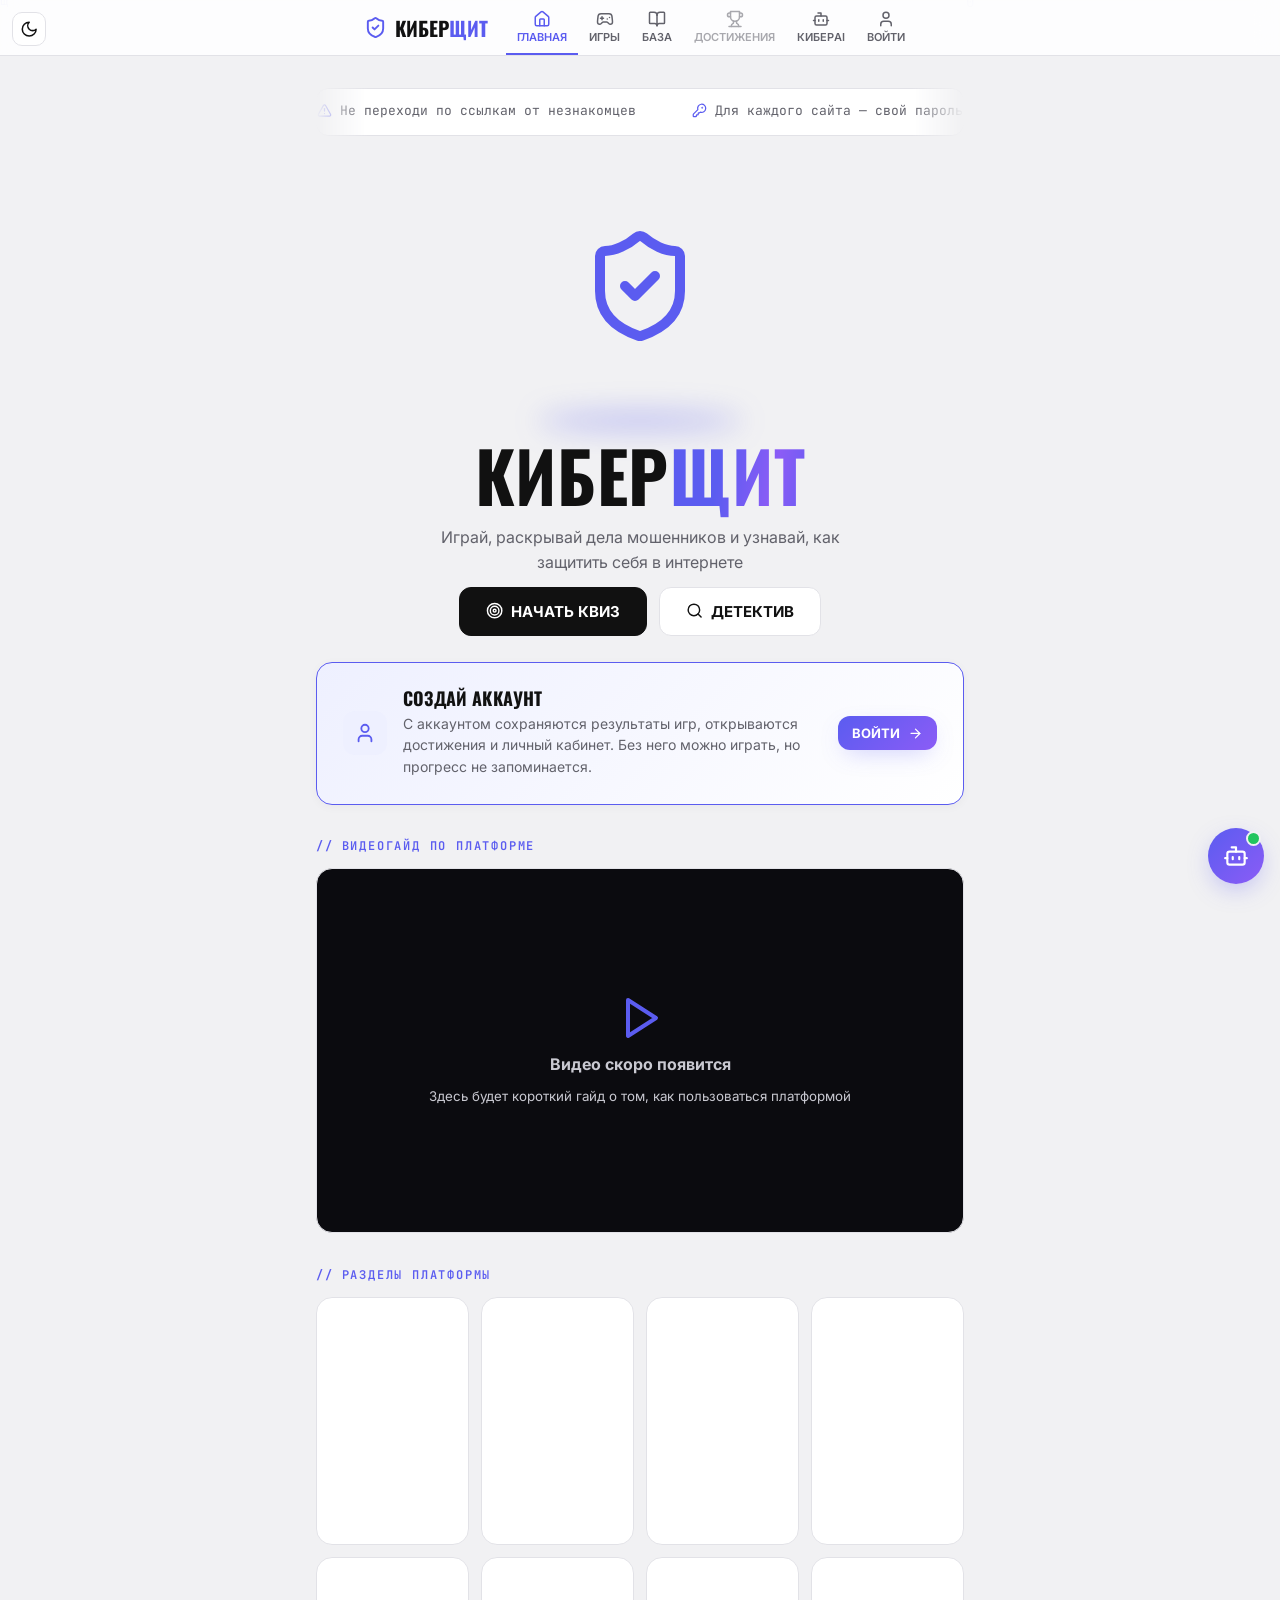
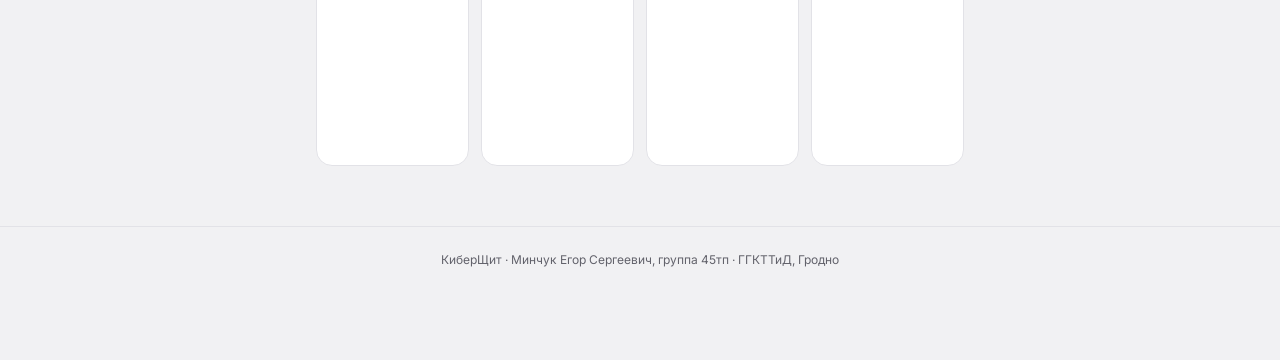
==== index.html @ f0375d96 "тема и 3д" ====
<!doctype html>
<html lang="ru">
<head>
<meta charset="utf-8">
<meta name="viewport" content="width=device-width, initial-scale=1">
<title>КиберЩит</title>
<meta name="description" content="Игры и задания о безопасности в интернете для детей и подростков">
<link rel="icon" href="data:image/svg+xml,%3Csvg xmlns='http://www.w3.org/2000/svg' viewBox='0 0 24 24' fill='none' stroke='%235b5cf0' stroke-width='2.2' stroke-linecap='round' stroke-linejoin='round'%3E%3Cpath d='M20 13c0 5-3.5 7.5-7.66 8.95a1 1 0 0 1-.67-.01C7.5 20.5 4 18 4 13V6a1 1 0 0 1 1-1c2 0 4.5-1.2 6.24-2.72a1.17 1.17 0 0 1 1.52 0C14.51 3.81 17 5 19 5a1 1 0 0 1 1 1z'/%3E%3Cpath d='m9 12 2 2 4-4'/%3E%3C/svg%3E">
<link rel="preconnect" href="https://fonts.googleapis.com">
<link rel="stylesheet" href="https://fonts.googleapis.com/css2?family=Inter:wght@400;500;600;700&family=JetBrains+Mono:wght@400;600&family=Oswald:wght@600;700&display=swap">
<link rel="stylesheet" href="style.css">
<script src="theme.js"></script>
</head>
<body>
<canvas id="rain" aria-hidden="true"></canvas>
<button id="theme" class="theme-btn" title="Сменить тему" aria-label="Сменить тему"><i data-lucide="moon"></i></button>

<header class="nav">
  <a href="#/" class="logo"><span class="logo-tile"><i data-lucide="shield-check"></i></span><span>КИБЕР<b>ЩИТ</b></span></a>
  <nav>
    <a href="#/" data-r=""><i data-lucide="house"></i>Главная</a>
    <div class="dd"><button data-r="quiz detective sort survival" aria-haspopup="true"><i data-lucide="gamepad-2"></i>Игры</button>
      <div class="dd-menu">
        <a href="#/quiz"><i data-lucide="target"></i>Квиз-тренажёр</a><a href="#/detective"><i data-lucide="search"></i>Кибер-детектив</a>
        <a href="#/sort"><i data-lucide="layers"></i>Кибер-сортировка</a><a href="#/survival"><i data-lucide="infinity"></i>На выживание</a>
      </div></div>
    <div class="dd"><button data-r="kb tips uk constitution" aria-haspopup="true"><i data-lucide="book-open"></i>База</button>
      <div class="dd-menu">
        <a href="#/kb"><i data-lucide="book-open"></i>База знаний</a><a href="#/tips"><i data-lucide="lightbulb"></i>Советы</a>
        <a href="#/uk"><i data-lucide="gavel"></i>Уголовный кодекс</a><a href="#/constitution"><i data-lucide="scroll-text"></i>Конституция</a>
      </div></div>
    <a href="#/achievements" data-r="achievements" id="navAch"><i data-lucide="trophy"></i>Достижения</a>
    <a href="#/ai" data-r="ai"><i data-lucide="bot"></i>КиберAI</a>
    <a href="#/profile" data-r="profile" id="navProfile"><i data-lucide="user"></i><span>Войти</span></a>
  </nav>
</header>

<main id="app"></main>
<footer class="foot">КиберЩит · Минчук Егор Сергеевич, группа 45тп · ГГКТТиД, Гродно</footer>
<div id="toasts" aria-live="polite"></div>
<canvas id="confetti" aria-hidden="true"></canvas>

<div class="widget">
  <div class="w-panel" id="wPanel" hidden>
    <div class="w-head"><span class="ai-badge"><i data-lucide="bot"></i></span><div><b>Помощник</b><small>Подскажу, где что на сайте</small></div><button id="wClose" aria-label="Закрыть"><i data-lucide="x"></i></button></div>
    <div class="w-msgs" id="wMsgs"><div class="msg bot">Привет! Что хочешь найти? Можно нажать на кнопку или написать вопрос.</div></div>
    <div class="w-chips"><button data-go="quiz">Квиз</button><button data-go="detective">Детектив</button><button data-go="kb">База знаний</button><button data-go="tips">Чеклист</button></div>
    <form id="wForm"><input id="wInput" placeholder="Например: где проверить пароль?" maxlength="300" autocomplete="off"><button aria-label="Отправить"><i data-lucide="send"></i></button></form>
    <a href="#/ai" class="w-full">Открыть консультанта КиберAI <i data-lucide="arrow-right"></i></a>
  </div>
  <button class="w-btn" id="wBtn" aria-label="Помощник по сайту"><i data-lucide="bot"></i></button>
</div>

<script src="vendor/lucide.min.js"></script>
<script src="data.js"></script>
<script src="app.js"></script>
<script type="module" src="scene.js"></script>
</body>
</html>
---- style.css ----
:root{
  --bg:#f1f1f3;--card:#fff;--card2:#ececef;--line:#e2e2e7;--text:#111;--muted:#62626b;
  --accent:#5b5cf0;--accent2:#8b5cf6;--accent-soft:#eef0ff;--ok:#16a34a;--ok-soft:#e8f7ee;--bad:#dc2626;--bad-soft:#fdecec;--warn:#d97706;
  --btn:#111;--btn-text:#fff;--shadow:0 2px 10px rgba(0,0,0,.04);--glow:rgba(91,92,240,.35);
  --head:'Oswald',Impact,sans-serif;--mono:'JetBrains Mono',ui-monospace,monospace;
}
:root[data-theme=dark]{
  --bg:#1a1a1c;--card:#262628;--card2:#313134;--line:#3a3a3e;--text:#f2f2f2;--muted:#a6a6ad;
  --accent:#ef2b2b;--accent2:#ff7a45;--accent-soft:#3a2020;--ok:#22c55e;--ok-soft:#1d3326;--bad:#fb7185;--bad-soft:#3a1d22;--warn:#fbbf24;
  --btn:#f2f2f2;--btn-text:#111;--shadow:none;--glow:rgba(239,43,43,.35);
}
*{box-sizing:border-box}
html{scroll-behavior:smooth}
body{margin:0;background:var(--bg);color:var(--text);font:16px/1.55 Inter,system-ui,sans-serif;overflow-x:hidden;transition:background .4s,color .4s}
#rain{position:fixed;inset:0;z-index:0;pointer-events:none;opacity:.3}
#confetti{position:fixed;inset:0;z-index:60;pointer-events:none}
a{color:inherit}
button,input,textarea{font:inherit;color:inherit}
button{cursor:pointer}
h1,h2,h3{font-family:var(--head);text-transform:uppercase;letter-spacing:.01em;margin:0;line-height:1.1}
svg.lucide{width:1.15em;height:1.15em;stroke-width:2;vertical-align:-.2em;flex:none}
.muted{color:var(--muted)}

/* ---------- навигация ---------- */
.nav{position:sticky;top:0;z-index:20;display:flex;justify-content:center;align-items:center;gap:18px;
  background:color-mix(in srgb,var(--card) 85%,transparent);backdrop-filter:blur(12px);border-bottom:1px solid var(--line);height:56px;padding:0 16px}
.logo{display:flex;align-items:center;gap:8px;font:700 20px var(--head);text-decoration:none;white-space:nowrap}
.logo b,.accent{color:var(--accent)}
.logo-tile{display:grid;place-items:center;color:var(--accent);transition:transform .5s}
.logo:hover .logo-tile{transform:rotateY(360deg)}
.nav nav{display:flex;align-items:stretch;height:100%}
.nav nav>a,.dd>button{display:flex;flex-direction:column;align-items:center;justify-content:center;gap:2px;padding:0 11px;
  font:600 11px Inter;text-transform:uppercase;text-decoration:none;color:var(--muted);background:none;border:0;border-bottom:2px solid transparent;white-space:nowrap;transition:color .2s}
.nav nav>a svg,.dd>button svg{width:18px;height:18px;transition:transform .25s}
.nav nav>a:hover,.dd>button:hover{color:var(--text)}
.nav nav>a:hover svg,.dd>button:hover svg{transform:translateY(-2px) scale(1.1)}
.nav .on{color:var(--accent)!important;border-bottom-color:var(--accent)}
.nav .locked{opacity:.55}
.dd{position:relative;display:flex}
.dd-menu{position:absolute;top:100%;left:0;min-width:220px;background:var(--card);border:1px solid var(--line);border-radius:14px;padding:8px;
  box-shadow:0 16px 40px rgba(0,0,0,.14);opacity:0;visibility:hidden;transform:translateY(-8px) scale(.97);transform-origin:top left;transition:.18s}
.dd:hover .dd-menu,.dd.open .dd-menu{opacity:1;visibility:visible;transform:none}
.dd-menu a{display:flex;align-items:center;gap:10px;padding:10px 12px;border-radius:9px;text-decoration:none;font-size:15px}
.dd-menu a svg{color:var(--accent)}
.dd-menu a:hover{background:var(--card2)}
.theme-btn{position:fixed;top:12px;left:12px;z-index:30;display:grid;place-items:center;width:34px;height:34px;border-radius:10px;border:1px solid var(--line);background:var(--card);transition:transform .4s}
.theme-btn:hover{transform:rotate(25deg)}

/* ---------- раскладка ---------- */
main{position:relative;z-index:1;max-width:680px;margin:0 auto;padding:32px 16px 60px;perspective:1200px}
main.wide{max-width:920px}
main>*{animation:enter .5s cubic-bezier(.2,.8,.2,1) both}
main>*:nth-child(2){animation-delay:.06s}main>*:nth-child(3){animation-delay:.12s}main>*:nth-child(4){animation-delay:.18s}main>*:nth-child(n+5){animation-delay:.24s}
@keyframes enter{from{opacity:0;transform:translateY(18px) rotateX(6deg)}}
.foot{position:relative;z-index:1;text-align:center;color:var(--muted);font-size:12px;padding:24px 16px 90px;border-top:1px solid var(--line)}
.hero{text-align:center;padding:36px 0 26px}
.hero h1{font-size:clamp(40px,9vw,70px)}
.hero p{color:var(--muted);max-width:420px;margin:12px auto}
.shine-text{background:linear-gradient(100deg,var(--accent) 20%,var(--accent2) 40%,var(--accent) 60%);background-size:200% auto;-webkit-background-clip:text;background-clip:text;color:transparent;animation:shine 4s linear infinite}
@keyframes shine{to{background-position:-200% center}}
.pill{display:inline-flex;gap:8px;align-items:center;padding:5px 16px;border:1px solid var(--accent);border-radius:99px;
  color:var(--accent);font:600 12px var(--mono);letter-spacing:.12em;text-transform:uppercase;background:var(--card);margin-bottom:16px}
.label{display:flex;align-items:center;gap:8px;font:600 12px var(--mono);letter-spacing:.15em;color:var(--accent);text-transform:uppercase;margin:34px 0 14px}
.label::before{content:'//'}
.card{background:var(--card);border:1px solid var(--line);border-radius:16px;padding:26px;box-shadow:var(--shadow)}
.card+.card{margin-top:14px}
.row{display:flex;gap:12px;flex-wrap:wrap;align-items:center}
.center{justify-content:center}
.grid{display:grid;gap:12px;grid-template-columns:repeat(auto-fill,minmax(145px,1fr))}
.grid.g2{grid-template-columns:repeat(auto-fill,minmax(250px,1fr))}
.ico{display:inline-grid;place-items:center;width:44px;height:44px;border-radius:12px;background:var(--accent-soft);color:var(--accent);flex:none}
.ico svg{width:22px;height:22px}

/* появление при прокрутке */
.rv{opacity:0;transform:translateY(24px);transition:opacity .6s,transform .6s cubic-bezier(.2,.8,.2,1)}
.rv.seen{opacity:1;transform:none}

/* 3D-наклон */
.tilt{transform-style:preserve-3d;transition:transform .15s ease-out,box-shadow .2s,border-color .2s;will-change:transform}
.tilt:hover{box-shadow:0 18px 40px -12px var(--glow)}
.tilt>*{transform:translateZ(18px)}

/* ---------- кнопки ---------- */
.btn{position:relative;overflow:hidden;display:inline-flex;align-items:center;gap:8px;padding:14px 26px;border-radius:12px;border:1px solid var(--line);
  background:var(--card);font:700 15px Inter;text-transform:uppercase;text-decoration:none;transition:transform .15s,box-shadow .2s}
.btn::after{content:'';position:absolute;inset:0;background:linear-gradient(110deg,transparent 30%,rgba(255,255,255,.35) 50%,transparent 70%);transform:translateX(-120%);transition:transform .6s}
.btn:hover{transform:translateY(-2px)}
.btn:hover::after{transform:translateX(120%)}
.btn:active{transform:translateY(0) scale(.97)}
.btn.dark{background:var(--btn);color:var(--btn-text);border-color:var(--btn)}
.btn.acc{background:linear-gradient(135deg,var(--accent),var(--accent2));color:#fff;border:0;box-shadow:0 8px 24px -8px var(--glow)}
.btn.sm{padding:9px 14px;font-size:13px}
.btn.danger{color:var(--bad);border-color:var(--bad)}
.btn:disabled{opacity:.45;cursor:default;transform:none}
.tab{display:inline-flex;align-items:center;gap:6px;padding:9px 16px;border-radius:10px;border:1px solid var(--line);background:var(--card);font:500 13px var(--mono);transition:.2s}
.tab:hover{border-color:var(--accent)}
.tab.on{border-color:var(--accent);color:var(--accent);background:var(--accent-soft)}

/* ---------- главная ---------- */
.hero3d{position:relative;width:min(340px,80vw);height:300px;margin:-10px auto 0;cursor:pointer}
.hero3d .fallback{position:absolute;inset:0;display:grid;place-items:center;color:var(--accent)}
.hero3d .fallback svg{width:120px;height:120px;animation:float 3s ease-in-out infinite}
.hero3d:has(canvas) .fallback{display:none}
.hero3d::after{content:'';position:absolute;left:20%;right:20%;bottom:6px;height:18px;border-radius:50%;background:var(--glow);filter:blur(14px);z-index:-1}
@keyframes float{50%{transform:translateY(-10px)}}
.ticker{overflow:hidden;white-space:nowrap;background:var(--card);border:1px solid var(--line);border-radius:12px;padding:13px 0;font:13px var(--mono);color:var(--muted);
  mask-image:linear-gradient(90deg,transparent,#000 8%,#000 92%,transparent)}
.ticker div{display:inline-block;animation:tick 50s linear infinite}
.ticker span{display:inline-flex;align-items:center;gap:8px;margin-right:56px}
.ticker svg{color:var(--accent)}
@keyframes tick{to{transform:translateX(-50%)}}
.stat{background:var(--card);border:1px solid var(--line);border-radius:14px;padding:22px 10px;text-align:center}
.stat b{display:block;font:600 28px var(--mono)}
.stat span{font:600 11px Inter;text-transform:uppercase;color:var(--muted);letter-spacing:.04em}
.c-acc{color:var(--accent)}.c-ok{color:var(--ok)}.c-bad{color:var(--bad)}
.feature{display:block;text-decoration:none;background:var(--card);border:1px solid var(--line);border-radius:16px;padding:22px;text-align:left}
.feature:hover{border-color:var(--accent)}
.feature h3{font-size:17px;margin:14px 0 6px}
.feature p{margin:0;font-size:13px;color:var(--muted)}
.guest{display:flex;gap:16px;align-items:center;border-color:var(--accent);background:linear-gradient(135deg,var(--accent-soft),var(--card))}
.yt{position:relative;aspect-ratio:16/9;border-radius:16px;overflow:hidden;border:1px solid var(--line);background:#0b0b0f;cursor:pointer}
.yt img{width:100%;height:100%;object-fit:cover;transition:transform .5s,opacity .3s;opacity:.85}
.yt:hover img{transform:scale(1.04);opacity:1}
.yt iframe{position:absolute;inset:0;width:100%;height:100%;border:0}
.yt .play{position:absolute;inset:0;margin:auto;width:76px;height:76px;border-radius:50%;border:0;display:grid;place-items:center;
  background:linear-gradient(135deg,var(--accent),var(--accent2));color:#fff;box-shadow:0 0 0 0 var(--glow);animation:pulse 2s infinite}
.yt .play svg{width:30px;height:30px;margin-left:4px;fill:#fff}
@keyframes pulse{70%{box-shadow:0 0 0 22px transparent}100%{box-shadow:0 0 0 0 transparent}}
.yt-empty{display:grid;place-items:center;align-content:center;gap:10px;color:#c9c9d1;text-align:center;padding:20px;cursor:default}
.yt-empty svg{width:48px;height:48px;color:var(--accent)}

/* ---------- игры ---------- */
/* старт игры */
.g-intro{text-align:center;padding:20px 0 24px}
.g-intro h1{font-size:clamp(36px,8vw,58px)}
.g-intro p{color:var(--muted);max-width:440px;margin:12px auto 0}
.g-badge{display:grid;place-items:center;width:84px;height:84px;margin:0 auto 18px;border-radius:26px;color:#fff;
  background:linear-gradient(135deg,var(--accent),var(--accent2));box-shadow:0 18px 40px -14px var(--glow);animation:float 3s ease-in-out infinite}
.g-badge svg{width:40px;height:40px}
.g-panel{display:grid;gap:22px}
.g-rules{display:grid;grid-template-columns:repeat(auto-fill,minmax(220px,1fr));gap:10px}
.g-rules div{display:flex;gap:12px;align-items:center;padding:12px 14px;border-radius:12px;background:var(--card2);font-size:14px}
.g-rules svg{color:var(--accent);width:20px;height:20px}
.g-start{display:flex;gap:14px;align-items:center;justify-content:space-between;flex-wrap:wrap;padding-top:18px;border-top:1px solid var(--line)}
.g-start .btn{margin-left:auto}
.g-best{display:inline-flex;align-items:center;gap:8px;font:600 14px var(--mono);color:var(--muted)}
.g-best svg{color:var(--warn)}
.g-best b{color:var(--text)}
.diffs{display:grid;grid-template-columns:repeat(auto-fit,minmax(150px,1fr));gap:10px}
.diff{position:relative;padding:14px 16px;border-radius:14px;border:1px solid var(--line);background:var(--card);text-align:left;transition:.2s}
.diff b{display:flex;align-items:center;gap:8px;font:700 16px var(--head);text-transform:uppercase}
.diff b::before{content:'';width:10px;height:10px;border-radius:50%;background:var(--c)}
.diff small{display:block;margin-top:4px;font:11px var(--mono);color:var(--muted)}
.diff:hover{transform:translateY(-2px);border-color:var(--c)}
.diff.on{border-color:var(--c);box-shadow:0 0 0 3px color-mix(in srgb,var(--c) 22%,transparent),0 10px 24px -14px var(--c);background:color-mix(in srgb,var(--c) 7%,var(--card))}
/* панель во время игры */
.hud{display:flex;gap:8px;align-items:center;flex-wrap:wrap;margin-bottom:12px}
.hud-quit{display:grid;place-items:center;width:38px;height:38px;border-radius:12px;border:1px solid var(--line);background:var(--card);color:var(--muted);transition:.2s}
.hud-quit:hover{color:var(--bad);border-color:var(--bad)}
.chip{display:inline-flex;align-items:center;gap:6px;height:38px;padding:0 14px;border-radius:12px;border:1px solid var(--line);background:var(--card);font:600 13px var(--mono)}
.chip>span{display:inline-flex;align-items:center;gap:6px}
.chip svg{color:var(--accent)}
.hud .chip:last-child{margin-left:auto}
.steps{display:flex;gap:4px;margin-bottom:12px}
.steps i{flex:1;height:6px;border-radius:9px;background:var(--card2);transition:background .3s}
.steps i.cur{background:var(--accent);animation:blink 1.2s ease-in-out infinite}
.steps i.ok{background:var(--ok)}.steps i.bad{background:var(--bad)}
@keyframes blink{50%{opacity:.45}}
.play .question{font-size:21px}
.qbar{display:flex;justify-content:space-between;align-items:center;font:600 13px var(--mono);color:var(--muted);margin-bottom:10px}
.qbar span{display:inline-flex;align-items:center;gap:5px}
.streak svg{color:#f97316}
.streak.hot svg{animation:flicker .5s infinite alternate}
@keyframes flicker{to{transform:scale(1.25) rotate(-8deg)}}
.pop{animation:pop .4s}
@keyframes pop{40%{transform:scale(1.35)}}
.timer{height:8px;background:var(--card2);border-radius:9px;overflow:hidden;margin-bottom:22px}
.timer div{height:100%;background:linear-gradient(90deg,var(--accent),var(--accent2));transition:width .25s linear,background .3s}
.timer.low div{background:var(--bad)}
.question{font:600 20px/1.35 Inter;margin:0 0 20px}
.opts{display:grid;gap:10px}
.opt{display:flex;gap:12px;align-items:center;text-align:left;padding:12px 16px 12px 12px;border-radius:12px;border:1px solid var(--line);background:var(--card);transition:transform .15s,border-color .2s,background .2s;animation:enter .4s both}
.opt:nth-child(2){animation-delay:.05s}.opt:nth-child(3){animation-delay:.1s}.opt:nth-child(4){animation-delay:.15s}
.opt:hover:not(:disabled){border-color:var(--accent);transform:translateX(4px)}
.opt.ok{border-color:var(--ok);background:var(--ok-soft);animation:okpulse .5s}
.opt.bad{border-color:var(--bad);background:var(--bad-soft)}
.opt.gone{opacity:.25;transform:scale(.97)}
@keyframes okpulse{40%{transform:scale(1.03)}}
.explain{margin-top:16px;padding:14px 16px;border-radius:12px;background:var(--card2);font-size:14px;animation:enter .35s both}
.explain b{display:inline-flex;align-items:center;gap:6px}
.explain.is-ok{background:var(--ok-soft);border-left:3px solid var(--ok)}.explain.is-ok b{color:var(--ok)}
.explain.is-bad{background:var(--bad-soft);border-left:3px solid var(--bad)}.explain.is-bad b{color:var(--bad)}
kbd{display:inline-grid;place-items:center;min-width:26px;height:26px;padding:0 6px;border-radius:8px;border:1px solid var(--line);border-bottom-width:2px;background:var(--card2);font:600 12px var(--mono);color:var(--muted);flex:none}
.opt.ok kbd{background:var(--ok);border-color:var(--ok);color:#fff}
.opt.bad kbd{background:var(--bad);border-color:var(--bad);color:#fff}
/* результат */
.result{text-align:center}
.res-ring{--p:0;width:190px;height:190px;margin:18px auto 20px;border-radius:50%;display:grid;place-items:center;
  background:conic-gradient(var(--accent) calc(var(--p)*1%),var(--card2) 0);animation:enter .6s both}
.res-ring>div{display:grid;place-content:center;width:158px;height:158px;border-radius:50%;background:var(--card)}
.res-ring b{font:700 48px/1 var(--mono);background:linear-gradient(135deg,var(--accent),var(--accent2));-webkit-background-clip:text;background-clip:text;color:transparent}
.res-ring small{font:600 11px var(--mono);letter-spacing:.12em;text-transform:uppercase;color:var(--muted);margin-top:6px}
.res-stats{display:grid;grid-template-columns:repeat(auto-fit,minmax(110px,1fr));gap:10px;margin-bottom:16px}
.res-stats div{padding:14px 8px;border-radius:12px;background:var(--card2)}
.res-stats b{display:block;font:600 22px var(--mono)}
.res-stats span{font:600 11px Inter;text-transform:uppercase;color:var(--muted)}
.res-msg{font-weight:600;font-size:17px}
.shake{animation:shake .4s}
@keyframes shake{20%,60%{transform:translateX(-7px)}40%,80%{transform:translateX(7px)}}

/* улики — 3D-переворот */
.flip{perspective:900px;min-height:170px;cursor:pointer;background:none;border:0;padding:0;text-align:left}
.flip-in{position:relative;height:100%;min-height:170px;transition:transform .7s cubic-bezier(.3,1.4,.5,1);transform-style:preserve-3d}
.flip.open .flip-in{transform:rotateY(180deg)}
.flip-face{position:absolute;inset:0;backface-visibility:hidden;border-radius:14px;padding:18px;border:1px solid var(--line);background:var(--card);display:flex;flex-direction:column;gap:8px}
.flip-face b{display:flex;align-items:center;gap:8px}
.flip-face b svg{color:var(--accent)}
.flip-face small{margin-top:auto;font:12px var(--mono);color:var(--muted);display:flex;align-items:center;gap:6px}
.flip-back{transform:rotateY(180deg);border-color:var(--accent);background:linear-gradient(160deg,var(--accent-soft),var(--card))}
.flip-back p{margin:0;font-size:14px}

/* карточка сортировки / выживания */
.sort-card{position:relative;font:600 22px/1.35 Inter;text-align:center;padding:48px 24px 40px;min-height:190px;display:grid;place-items:center;border-radius:18px;
  border:1px solid var(--line);background:linear-gradient(160deg,var(--card2),var(--card));box-shadow:0 14px 30px -20px rgba(0,0,0,.35);margin-bottom:18px;transition:transform .35s,background .3s;animation:enter .4s both}
.sort-tag{position:absolute;top:14px;left:50%;transform:translateX(-50%);display:inline-flex;align-items:center;gap:6px;font:600 11px var(--mono);letter-spacing:.12em;text-transform:uppercase;color:var(--accent);white-space:nowrap}
.choices{display:grid;grid-template-columns:1fr 1fr;gap:12px}
.choice{display:flex;flex-direction:column;align-items:center;gap:6px;padding:18px 10px 14px;border-radius:16px;border:2px solid var(--line);background:var(--card);transition:transform .15s,border-color .2s,background .2s}
.choice svg{width:28px;height:28px}
.choice b{font:700 16px var(--head);text-transform:uppercase}
.choice.good{color:var(--ok)}.choice.bad{color:var(--bad)}
.choice.good:hover:not(:disabled){border-color:var(--ok);background:var(--ok-soft);transform:translateY(-3px)}
.choice.bad:hover:not(:disabled){border-color:var(--bad);background:var(--bad-soft);transform:translateY(-3px)}
.choice:disabled{opacity:.5;cursor:default}
/* детектив */
.case-progress{padding:18px 22px;margin-bottom:16px}
.case-progress .progress{margin:0}
.cases{display:grid;gap:12px;grid-template-columns:repeat(auto-fill,minmax(250px,1fr))}
.case{position:relative;display:flex;flex-direction:column;gap:10px;text-align:left;padding:22px;border-radius:16px;border:1px solid var(--line);background:var(--card)}
.case:hover{border-color:var(--accent)}
.case h3{font-size:18px}
.case p{margin:0;font-size:13px;color:var(--muted);display:-webkit-box;-webkit-line-clamp:3;-webkit-box-orient:vertical;overflow:hidden}
.case-no{font:700 13px var(--mono);color:var(--muted);letter-spacing:.1em}
.case .case-no{position:absolute;top:22px;right:22px}
.case-st{margin-top:auto;display:inline-flex;align-items:center;gap:6px;width:fit-content;padding:4px 10px;border-radius:99px;font:600 12px var(--mono);background:var(--card2);color:var(--muted)}
.case.done{border-color:color-mix(in srgb,var(--ok) 45%,var(--line))}
.case.done .case-st{background:var(--ok-soft);color:var(--ok)}
.case-head{margin-top:14px}
.case-head .threat-head{margin:6px 0 12px}
.case-head h2{font-size:26px}
.case-head p{margin:0}
.sort-card.fly-l{transform:translateX(-40px) rotate(-6deg);background:var(--ok-soft)}
.sort-card.fly-r{transform:translateX(40px) rotate(6deg);background:var(--bad-soft)}
.hearts{display:inline-flex;gap:4px}
.hearts svg{color:var(--bad);fill:var(--bad)}
.hearts svg.lost{fill:none;opacity:.35}

/* ---------- база знаний и законы ---------- */
.threat-head{display:flex;gap:16px;align-items:center;margin-bottom:14px}
.threat-head small{color:var(--muted);font-family:var(--mono)}
.signs{background:var(--card2);border-radius:12px;padding:16px 20px;margin:16px 0}
.signs h4{margin:0 0 8px;font:600 12px var(--mono);letter-spacing:.15em;color:var(--muted)}
.signs li{margin:6px 0}
.signs li::marker{color:var(--bad)}
.signs li.good{list-style:none;margin-left:-18px;display:flex;gap:8px;align-items:center;color:var(--ok);font-weight:600}
.danger{display:flex;justify-content:space-between;font:12px var(--mono);color:var(--muted)}
.dbar{height:5px;background:var(--card2);border-radius:9px;margin-top:6px;overflow:hidden}
.dbar div{height:100%;border-radius:9px;background:linear-gradient(90deg,#f59e0b,#dc2626);transform-origin:left;transform:scaleX(0);transition:transform 1.2s cubic-bezier(.2,.8,.2,1) .2s}
.seen .dbar div{transform:scaleX(1)}
.art{display:flex;gap:16px}
.art .num{flex:none;font:700 15px var(--mono);color:var(--accent);background:var(--accent-soft);border-radius:10px;padding:8px 10px;height:fit-content}
.punish{margin-top:8px;font-size:13px;color:var(--muted);display:flex;gap:6px}
.check{display:flex;gap:14px;align-items:center;padding:14px 10px;border-bottom:1px solid var(--line);cursor:pointer;border-radius:8px;transition:background .2s}
.check:hover{background:var(--card2)}
.check input{width:18px;height:18px;accent-color:var(--accent)}
.check.done span{color:var(--muted);text-decoration:line-through}
.progress{height:8px;border-radius:9px;background:var(--card2);overflow:hidden;margin-bottom:10px}
.progress div{height:100%;background:linear-gradient(90deg,var(--accent),var(--accent2));transition:width .5s cubic-bezier(.2,.8,.2,1)}

/* ---------- достижения ---------- */
.ring{position:relative;flex:none}
.ring svg{transform:rotate(-90deg);width:100%;height:100%}
.ring circle:last-child{transition:stroke-dashoffset 1.4s cubic-bezier(.2,.8,.2,1)}
.ring b{position:absolute;inset:0;display:grid;place-content:center;text-align:center;font:600 22px/1 var(--mono);color:var(--accent)}
.ring b small{font-size:10px;color:var(--muted)}
.ach{position:relative;overflow:hidden;text-align:center;padding:20px 10px;border-radius:14px;border:1px solid var(--line);background:var(--card)}
.ach .ico{width:54px;height:54px;border-radius:50%;margin-bottom:6px}
.ach .ico svg{width:26px;height:26px}
.ach b{display:block;font:600 13px var(--mono);margin:8px 0 4px}
.ach p{margin:0;font-size:12px;color:var(--muted)}
.ach.locked{opacity:.45}.ach.locked .ico{background:var(--card2);color:var(--muted)}
.ach.got{border-color:var(--accent)}
.ach.got .ico{background:linear-gradient(135deg,var(--accent),var(--accent2));color:#fff;box-shadow:0 8px 20px -6px var(--glow)}
.ach.got::before{content:'';position:absolute;inset:-50%;background:conic-gradient(from 0deg,transparent 70%,var(--glow) 85%,transparent 100%);animation:spin 5s linear infinite;z-index:0}
.ach.got::after{content:'';position:absolute;inset:2px;border-radius:12px;background:var(--card);z-index:0}
.ach>*{position:relative;z-index:1}
@keyframes spin{to{transform:rotate(360deg)}}
.lockwall{text-align:center;padding:50px 24px}
.lockwall .ico{width:80px;height:80px;border-radius:24px;margin-bottom:16px;animation:float 3s ease-in-out infinite}
.lockwall .ico svg{width:38px;height:38px}

/* ---------- чат ---------- */
.chat-wrap{display:grid;grid-template-columns:220px 1fr;gap:16px}
.topics{display:grid;gap:8px;align-content:start}
.topics button{display:flex;gap:8px;align-items:center;text-align:left;padding:10px 12px;border-radius:10px;border:1px solid var(--line);background:var(--card2);font-size:14px;transition:.2s}
.topics button svg{color:var(--accent)}
.topics button:hover{border-color:var(--accent);transform:translateX(4px)}
.chat{display:flex;flex-direction:column;padding:0;overflow:hidden;height:580px}
.chat-head{display:flex;gap:12px;align-items:center;padding:16px 20px;border-bottom:1px solid var(--line)}
.chat-head small{display:flex;align-items:center;gap:6px;font-size:11px;color:var(--muted);font-family:var(--mono)}
.chat-head small i{width:7px;height:7px;border-radius:50%;background:#22c55e;animation:pulse 2s infinite}
.chat-head .btn{margin-left:auto}
.ai-badge{display:grid;place-items:center;width:36px;height:36px;border-radius:50%;background:linear-gradient(135deg,var(--accent),var(--accent2));color:#fff;flex:none}
.msgs{flex:1;overflow:auto;padding:20px;display:flex;flex-direction:column;gap:12px}
.msg{max-width:85%;padding:12px 16px;border-radius:14px;font-size:15px;white-space:pre-wrap;word-wrap:break-word;animation:msg .3s cubic-bezier(.2,.8,.2,1) both}
@keyframes msg{from{opacity:0;transform:translateY(10px) scale(.96)}}
.msg.bot{background:var(--card2);border:1px solid var(--line);align-self:flex-start;border-bottom-left-radius:4px}
.msg.me{background:linear-gradient(135deg,var(--accent),var(--accent2));color:#fff;align-self:flex-end;border-bottom-right-radius:4px}
.go-btn{display:inline-flex;align-items:center;gap:6px;margin-top:8px;padding:6px 12px;border-radius:99px;background:var(--accent);color:#fff;text-decoration:none;font:600 12px var(--mono);white-space:nowrap}
.typing{display:inline-flex;gap:4px}
.typing i{width:7px;height:7px;border-radius:50%;background:var(--muted);animation:bounce 1s infinite}
.typing i:nth-child(2){animation-delay:.15s}.typing i:nth-child(3){animation-delay:.3s}
@keyframes bounce{50%{transform:translateY(-5px)}}
.chat form{display:flex;gap:10px;padding:14px 20px;border-top:1px solid var(--line)}
input.in,textarea.in{width:100%;padding:12px 14px;border-radius:10px;border:1px solid var(--line);background:var(--card2);outline:none;transition:border-color .2s,box-shadow .2s}
input.in:focus,textarea.in:focus{border-color:var(--accent);box-shadow:0 0 0 3px var(--accent-soft)}
.send{flex:none;display:grid;place-items:center;width:46px;border-radius:10px;border:0;background:linear-gradient(135deg,var(--accent),var(--accent2));color:#fff;transition:transform .15s}
.send:hover{transform:scale(1.07)}

/* ---------- профиль ---------- */
.prof{display:grid;grid-template-columns:220px 1fr;gap:20px;align-items:start}
.avatar{display:grid;place-items:center;width:72px;height:72px;margin:0 auto;border-radius:50%;font:600 30px Inter;color:#fff;background:linear-gradient(135deg,var(--accent),var(--accent2));box-shadow:0 10px 26px -8px var(--glow)}
.mini{display:grid;grid-template-columns:repeat(3,1fr);gap:6px;margin:14px 0}
.mini div{background:var(--card2);border-radius:10px;padding:8px 2px;text-align:center;font-size:10px;text-transform:uppercase;color:var(--muted)}
.mini b{display:block;font:600 16px var(--mono);color:var(--accent)}
.badge{display:inline-flex;align-items:center;gap:5px;margin:3px;padding:4px 10px;border-radius:99px;border:1px solid var(--line);background:var(--accent-soft);color:var(--accent);font:11px var(--mono)}
.field{display:block;margin-bottom:14px}
.field>span{display:block;font:600 11px var(--mono);letter-spacing:.12em;color:var(--muted);text-transform:uppercase;margin-bottom:6px}
.consent{display:flex;gap:10px;align-items:flex-start;font-size:13px;color:var(--muted);margin:4px 0 14px}
.consent input{margin-top:3px;accent-color:var(--accent)}
.note{display:flex;gap:10px;font-size:13px;color:var(--muted);background:var(--card2);border-radius:10px;padding:10px 12px;margin-bottom:14px}
.note svg{color:var(--accent);margin-top:2px}
.post{animation:enter .35s both}
.post-head{display:flex;gap:10px;align-items:center;margin-bottom:10px}
.post-head .av{display:grid;place-items:center;width:28px;height:28px;border-radius:50%;background:var(--accent-soft);color:var(--accent);font-size:13px;font-weight:600}
.post-head b{font-family:var(--head);text-transform:uppercase}
.post-head time{margin-left:auto;font:12px var(--mono);color:var(--muted)}
.post p{margin:0 0 10px;white-space:pre-wrap;word-wrap:break-word}
.tag{display:inline-block;font:12px var(--mono);color:var(--accent);background:var(--accent-soft);padding:2px 8px;border-radius:6px}
.act{display:inline-flex;align-items:center;gap:6px;border:0;background:none;padding:6px 4px;font:13px var(--mono);color:var(--muted);transition:transform .15s}
.act:hover{color:var(--text)}
.act.on{color:var(--bad)}.act.on svg{fill:var(--bad)}
.act:active{transform:scale(1.3)}
.err{color:var(--bad);font-size:14px;min-height:20px;margin-bottom:6px}
.ts{min-height:65px;margin-bottom:12px;display:flex;justify-content:center}

/* ---------- виджет и уведомления ---------- */
.widget{position:fixed;right:16px;bottom:16px;z-index:40}
.w-btn{display:grid;place-items:center;width:56px;height:56px;border-radius:50%;border:0;color:#fff;background:linear-gradient(135deg,var(--accent),var(--accent2));box-shadow:0 8px 24px -4px var(--glow);position:relative;transition:transform .2s;animation:float 3s ease-in-out infinite}
.w-btn svg{width:26px;height:26px}
.w-btn:hover{transform:scale(1.08)}
.w-btn::after{content:'';position:absolute;top:3px;right:3px;width:11px;height:11px;border-radius:50%;background:#22c55e;border:2px solid var(--bg)}
.w-panel{position:absolute;right:0;bottom:68px;width:320px;max-width:calc(100vw - 32px);background:var(--card);border:1px solid var(--line);border-radius:18px;box-shadow:0 16px 48px rgba(0,0,0,.2);overflow:hidden;transform-origin:bottom right;animation:wopen .25s cubic-bezier(.2,.8,.2,1)}
@keyframes wopen{from{opacity:0;transform:scale(.85) translateY(10px)}}
.w-head{display:flex;gap:10px;align-items:center;padding:14px 16px;background:var(--card2)}
.w-head small{display:block;color:var(--muted);font-size:11px}
.w-head button{margin-left:auto;border:0;background:none;display:grid}
.w-msgs{max-height:260px;overflow:auto;padding:14px;display:flex;flex-direction:column;gap:8px}
.w-msgs .msg{font-size:14px}
.w-chips{display:flex;flex-wrap:wrap;gap:6px;padding:10px 14px;border-top:1px solid var(--line)}
.w-chips button{padding:5px 12px;border-radius:99px;border:1px solid var(--line);background:var(--accent-soft);color:var(--accent);font:12px var(--mono);transition:transform .15s}
.w-chips button:hover{transform:translateY(-2px)}
#wForm{display:flex;gap:8px;padding:10px 14px;border-top:1px solid var(--line)}
#wForm input{flex:1;padding:10px 12px;border-radius:10px;border:1px solid var(--line);background:var(--card);outline:none}
#wForm button{border:0;border-radius:10px;width:40px;display:grid;place-items:center;background:var(--accent);color:#fff}
.w-full{display:flex;justify-content:center;align-items:center;gap:6px;padding:12px;border-top:1px solid var(--line);font:12px var(--mono);color:var(--accent);text-decoration:none}
#toasts{position:fixed;top:66px;right:16px;z-index:50;display:grid;gap:8px}
.toast{display:flex;align-items:center;gap:10px;background:var(--card);border:1px solid var(--line);border-left:3px solid var(--accent);border-radius:12px;padding:12px 16px;font:600 13px var(--mono);box-shadow:0 10px 30px rgba(0,0,0,.14);animation:toast .4s cubic-bezier(.2,1.4,.5,1)}
.toast svg{color:var(--accent)}
.toast.out{transition:.3s;opacity:0;transform:translateX(30px)}
@keyframes toast{from{opacity:0;transform:translateX(40px) scale(.9)}}

@media (max-width:780px){
  .nav{justify-content:flex-start;gap:10px;overflow-x:auto;padding-left:54px}
  .nav nav{flex:none}
  .dd-menu{position:fixed;top:56px;left:16px;right:16px}
  .chat-wrap,.prof{grid-template-columns:1fr}
  .topics{grid-template-columns:repeat(2,1fr)}
  .chat{height:70vh}
  .card{padding:18px}
  .guest{flex-direction:column;text-align:center}
}
@media (prefers-reduced-motion:reduce){*,*::before,*::after{animation:none!important;transition:none!important}#rain{display:none}.rv{opacity:1;transform:none}}
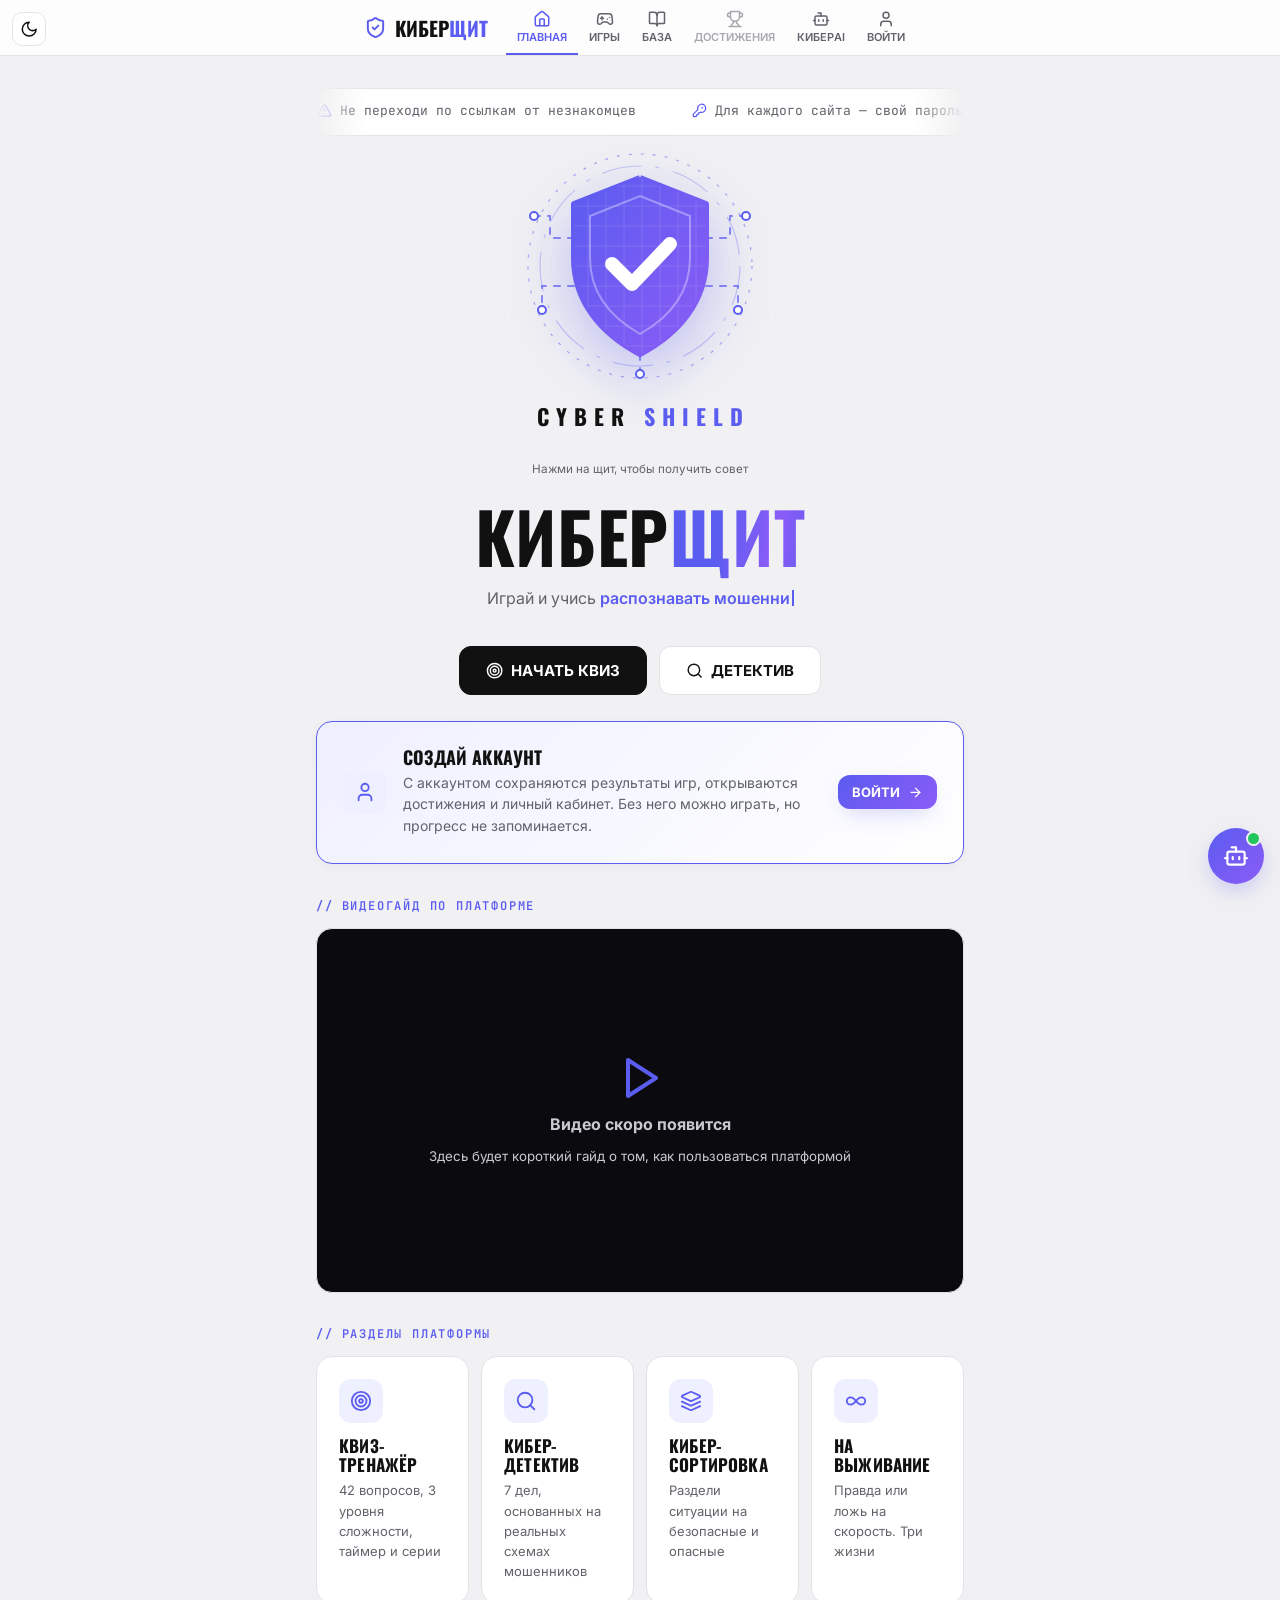
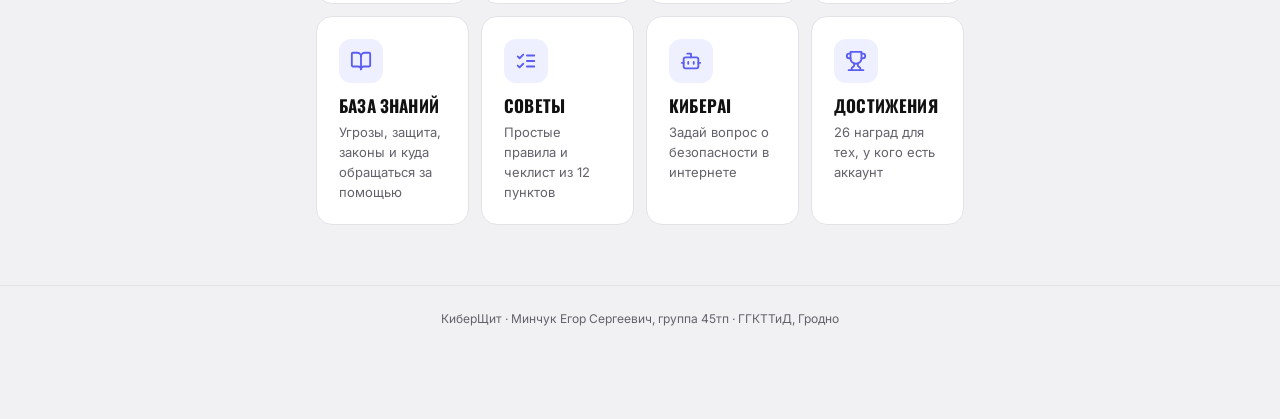
==== commit 53934d33: "Главная: SVG-лого Cyber Shield вместо 3D, совет по клику, печатающаяся строка Co-Authored-By: Claude" ====
--- a/index.html
+++ b/index.html
@@ -54,6 +54,5 @@
 <script src="vendor/lucide.min.js"></script>
 <script src="data.js"></script>
 <script src="app.js"></script>
-<script type="module" src="scene.js"></script>
 </body>
 </html>
--- a/style.css
+++ b/style.css
@@ -97,11 +97,40 @@
 .tab.on{border-color:var(--accent);color:var(--accent);background:var(--accent-soft)}
 
 /* ---------- главная ---------- */
-.hero3d{position:relative;width:min(340px,80vw);height:300px;margin:-10px auto 0;cursor:pointer}
-.hero3d .fallback{position:absolute;inset:0;display:grid;place-items:center;color:var(--accent)}
-.hero3d .fallback svg{width:120px;height:120px;animation:float 3s ease-in-out infinite}
-.hero3d:has(canvas) .fallback{display:none}
-.hero3d::after{content:'';position:absolute;left:20%;right:20%;bottom:6px;height:18px;border-radius:50%;background:var(--glow);filter:blur(14px);z-index:-1}
+.cs-logo{display:block;margin:0 auto;padding:0;border:0;background:none;color:var(--text);cursor:pointer;transition:transform .2s;-webkit-tap-highlight-color:transparent}
+.cs-logo:focus-visible{outline:2px solid var(--accent);outline-offset:6px;border-radius:24px}
+.cs-mark{display:block;width:min(240px,64vw);height:auto;margin:0 auto;overflow:visible;filter:drop-shadow(0 18px 30px var(--glow));animation:float 4s ease-in-out infinite}
+.cs-mark .s1{stop-color:var(--accent)}.cs-mark .s2{stop-color:var(--accent2)}
+.cs-orbit{fill:none;stroke:var(--accent);stroke-width:1.2;stroke-dasharray:3 9;opacity:.5;transform-origin:120px 120px;animation:spin 24s linear infinite}
+.cs-orbit.o2{stroke-dasharray:40 14 4 14;opacity:.3;animation-direction:reverse;animation-duration:36s}
+.cs-traces{fill:none;stroke:var(--accent);stroke-width:2;stroke-linecap:round;stroke-dasharray:6 8;opacity:.7;animation:flow 1.6s linear infinite}
+.cs-nodes circle{fill:var(--card);stroke:var(--accent);stroke-width:2;animation:blink 2s ease-in-out infinite}
+.cs-nodes circle:nth-child(2n){animation-delay:.7s}
+.cs-fill{fill:url(#csG)}
+.cs-edge{fill:none;stroke:url(#csG);stroke-width:6;stroke-linejoin:round;stroke-dasharray:1;stroke-dashoffset:1;animation:draw 1.4s .1s cubic-bezier(.6,0,.2,1) forwards}
+.cs-inner{fill:none;stroke:#fff;stroke-width:2;opacity:.35}
+.cs-grid{stroke:#fff;stroke-width:1;opacity:.12}
+.cs-scan{fill:#fff;opacity:.25;animation:scan 3s ease-in-out infinite}
+.cs-check{fill:none;stroke:#fff;stroke-width:14;stroke-linecap:round;stroke-linejoin:round;stroke-dasharray:1;stroke-dashoffset:1;animation:draw .6s 1.2s ease-out forwards}
+.cs-word{position:relative;display:inline-block;margin-top:14px;font:700 22px var(--head);letter-spacing:.32em;padding-left:.32em}
+.cs-word b{color:var(--accent)}
+.cs-word::before,.cs-word::after{content:attr(data-t);position:absolute;inset:0;padding-left:.32em;opacity:0;pointer-events:none}
+.cs-logo:hover .cs-word::before{opacity:.8;color:var(--accent);animation:glitch .35s steps(2) infinite}
+.cs-logo:hover .cs-word::after{opacity:.8;color:var(--accent2);animation:glitch .35s steps(2) infinite reverse}
+.cs-logo.hit .cs-mark{animation:hit .6s cubic-bezier(.3,1.6,.5,1)}
+.cs-logo.hit .cs-fill{animation:flash .6s}
+.cs-tip{max-width:460px;min-height:44px;margin:14px auto 6px;display:flex;gap:10px;align-items:center;justify-content:center;text-align:left;font-size:14px;color:var(--muted)}
+.cs-tip svg{flex:none;color:var(--accent);width:22px;height:22px}
+.cs-tip.show{padding:10px 16px;border:1px solid var(--line);border-left:3px solid var(--accent);border-radius:12px;background:var(--card);color:var(--text);animation:msg .4s both}
+.hero p:has(.typer){min-height:3em}
+.typer{color:var(--accent);font-weight:600}
+.typer::after{content:'';display:inline-block;width:2px;height:1em;margin-left:2px;vertical-align:-.15em;background:currentColor;animation:blink .8s steps(1) infinite}
+@keyframes draw{to{stroke-dashoffset:0}}
+@keyframes flow{to{stroke-dashoffset:-28}}
+@keyframes scan{0%,100%{transform:translateY(20px)}50%{transform:translateY(200px)}}
+@keyframes glitch{0%{transform:translate(-2px,1px);clip-path:inset(0 0 55% 0)}50%{transform:translate(2px,-1px);clip-path:inset(45% 0 0 0)}100%{transform:translate(-1px,0);clip-path:inset(20% 0 30% 0)}}
+@keyframes hit{30%{transform:scale(.9)}60%{transform:scale(1.08)}}
+@keyframes flash{30%{filter:brightness(1.6)}}
 @keyframes float{50%{transform:translateY(-10px)}}
 .ticker{overflow:hidden;white-space:nowrap;background:var(--card);border:1px solid var(--line);border-radius:12px;padding:13px 0;font:13px var(--mono);color:var(--muted);
   mask-image:linear-gradient(90deg,transparent,#000 8%,#000 92%,transparent)}
@@ -389,4 +418,4 @@
   .card{padding:18px}
   .guest{flex-direction:column;text-align:center}
 }
-@media (prefers-reduced-motion:reduce){*,*::before,*::after{animation:none!important;transition:none!important}#rain{display:none}.rv{opacity:1;transform:none}}
+@media (prefers-reduced-motion:reduce){*,*::before,*::after{animation:none!important;transition:none!important}#rain{display:none}.rv{opacity:1;transform:none}.cs-edge,.cs-check{stroke-dashoffset:0}}
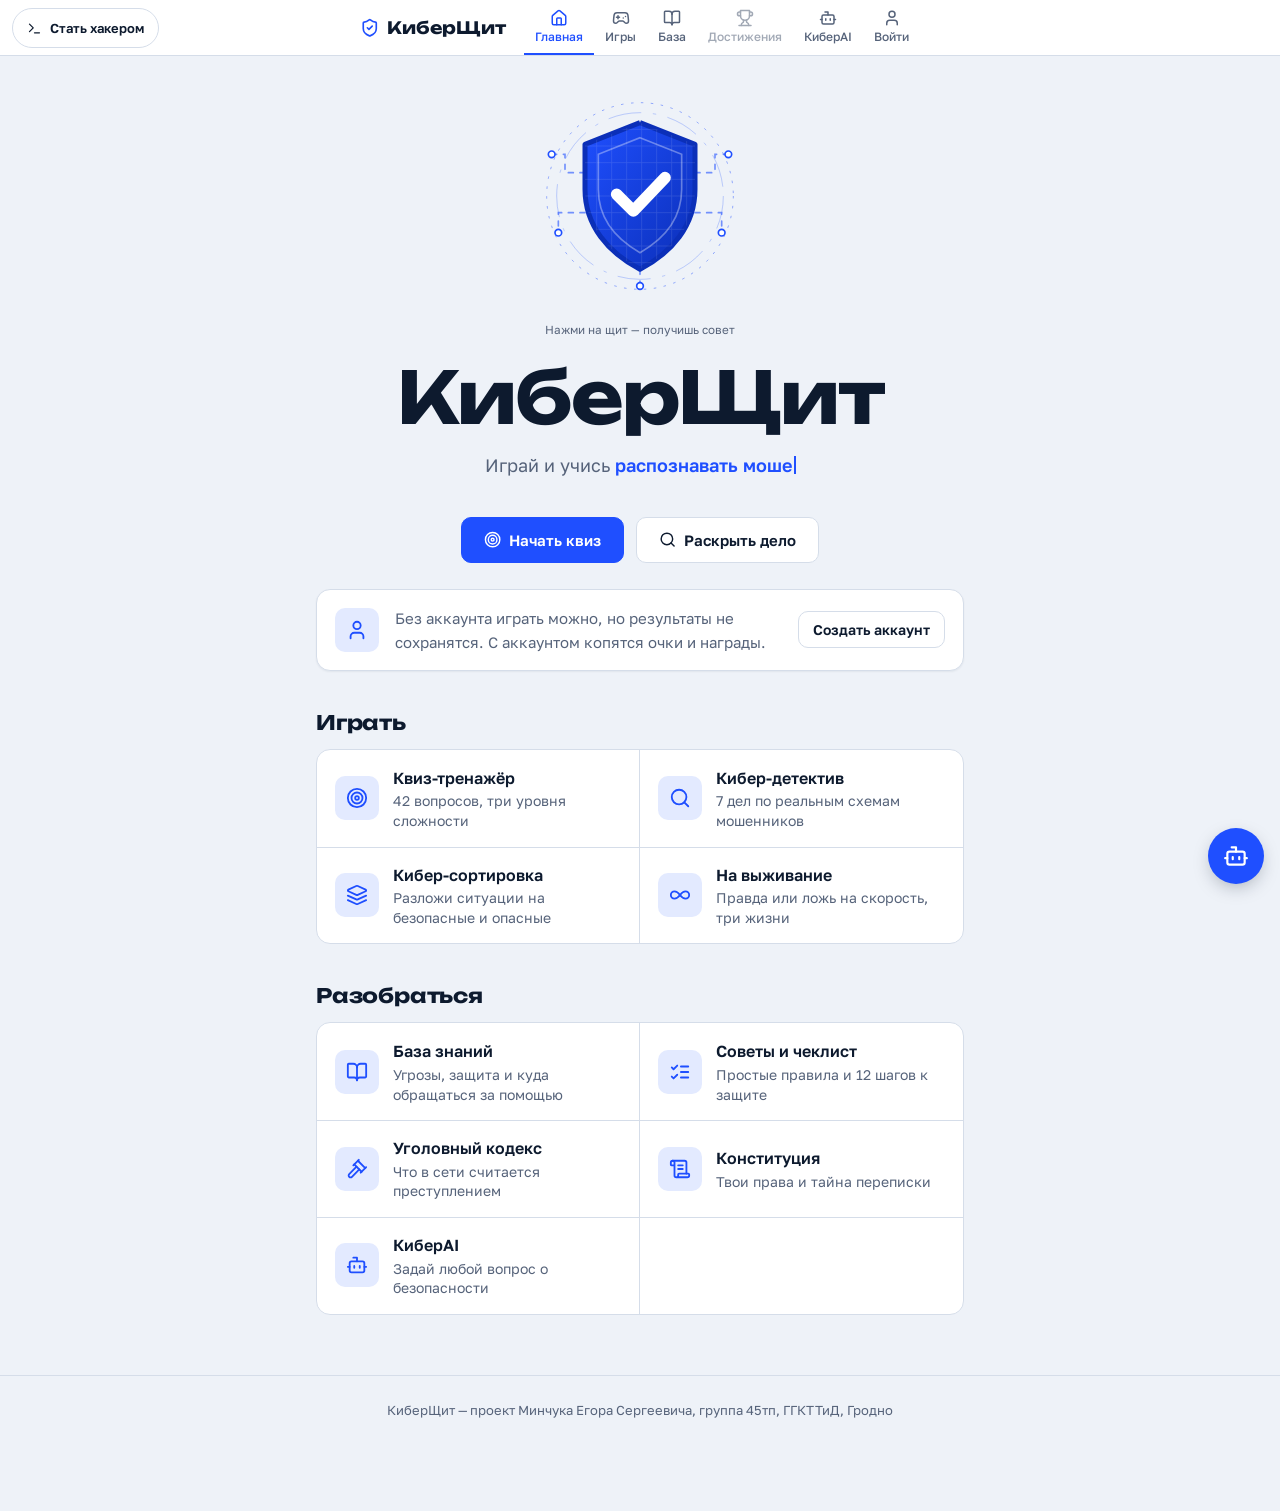
==== commit b3bef3f7: "Редизайн: режимы «Защитник» и «Хакер» Co-Authored-By: Claude Opus 5.5 <noreply@anthropic.com> Claude" ====
--- a/index.html
+++ b/index.html
@@ -7,16 +7,17 @@
 <meta name="description" content="Игры и задания о безопасности в интернете для детей и подростков">
 <link rel="icon" href="data:image/svg+xml,%3Csvg xmlns='http://www.w3.org/2000/svg' viewBox='0 0 24 24' fill='none' stroke='%235b5cf0' stroke-width='2.2' stroke-linecap='round' stroke-linejoin='round'%3E%3Cpath d='M20 13c0 5-3.5 7.5-7.66 8.95a1 1 0 0 1-.67-.01C7.5 20.5 4 18 4 13V6a1 1 0 0 1 1-1c2 0 4.5-1.2 6.24-2.72a1.17 1.17 0 0 1 1.52 0C14.51 3.81 17 5 19 5a1 1 0 0 1 1 1z'/%3E%3Cpath d='m9 12 2 2 4-4'/%3E%3C/svg%3E">
 <link rel="preconnect" href="https://fonts.googleapis.com">
-<link rel="stylesheet" href="https://fonts.googleapis.com/css2?family=Inter:wght@400;500;600;700&family=JetBrains+Mono:wght@400;600&family=Oswald:wght@600;700&display=swap">
+<link rel="preconnect" href="https://fonts.gstatic.com" crossorigin>
+<link rel="stylesheet" href="https://fonts.googleapis.com/css2?family=Golos+Text:wght@400;500;600;700&family=IBM+Plex+Mono:wght@400;500;600;700&family=Unbounded:wght@500;700&display=swap">
 <link rel="stylesheet" href="style.css">
 <script src="theme.js"></script>
 </head>
 <body>
 <canvas id="rain" aria-hidden="true"></canvas>
-<button id="theme" class="theme-btn" title="Сменить тему" aria-label="Сменить тему"><i data-lucide="moon"></i></button>
+<button id="theme" class="theme-btn" type="button"></button>
 
 <header class="nav">
-  <a href="#/" class="logo"><span class="logo-tile"><i data-lucide="shield-check"></i></span><span>КИБЕР<b>ЩИТ</b></span></a>
+  <a href="#/" class="logo"><span class="logo-tile"><i data-lucide="shield-check"></i></span><span>КиберЩит</span></a>
   <nav>
     <a href="#/" data-r=""><i data-lucide="house"></i>Главная</a>
     <div class="dd"><button data-r="quiz detective sort survival" aria-haspopup="true"><i data-lucide="gamepad-2"></i>Игры</button>
@@ -36,7 +37,7 @@
 </header>
 
 <main id="app"></main>
-<footer class="foot">КиберЩит · Минчук Егор Сергеевич, группа 45тп · ГГКТТиД, Гродно</footer>
+<footer class="foot">КиберЩит — проект Минчука Егора Сергеевича, группа 45тп, ГГКТТиД, Гродно</footer>
 <div id="toasts" aria-live="polite"></div>
 <canvas id="confetti" aria-hidden="true"></canvas>
 
--- a/style.css
+++ b/style.css
@@ -1,421 +1,415 @@
+/* Два режима. «Защитник» (светлый): синий щит, Unbounded + Golos Text, мягкие скругления.
+   «Хакер» (тёмный): терминал — зелёный на чёрном, всё моноширинное, прямые углы, цифровой дождь. */
 :root{
-  --bg:#f1f1f3;--card:#fff;--card2:#ececef;--line:#e2e2e7;--text:#111;--muted:#62626b;
-  --accent:#5b5cf0;--accent2:#8b5cf6;--accent-soft:#eef0ff;--ok:#16a34a;--ok-soft:#e8f7ee;--bad:#dc2626;--bad-soft:#fdecec;--warn:#d97706;
-  --btn:#111;--btn-text:#fff;--shadow:0 2px 10px rgba(0,0,0,.04);--glow:rgba(91,92,240,.35);
-  --head:'Oswald',Impact,sans-serif;--mono:'JetBrains Mono',ui-monospace,monospace;
+  --bg:#eef2f8;--card:#fff;--card2:#e6ecf5;--line:#d5dde9;--text:#0d1a2e;--muted:#56637a;
+  --accent:#1f4fff;--accent-deep:#0b2fb8;--on-accent:#fff;--accent-soft:#e3eaff;
+  --ok:#0f8f46;--ok-soft:#e1f5e9;--bad:#d8343a;--bad-soft:#fde8e8;--warn:#b86e00;
+  --head:'Unbounded','Golos Text',system-ui,sans-serif;--body:'Golos Text',system-ui,sans-serif;--mono:'IBM Plex Mono',ui-monospace,monospace;
+  --r:14px;--r-sm:10px;--shadow:0 1px 2px rgba(13,26,46,.06);
 }
 :root[data-theme=dark]{
-  --bg:#1a1a1c;--card:#262628;--card2:#313134;--line:#3a3a3e;--text:#f2f2f2;--muted:#a6a6ad;
-  --accent:#ef2b2b;--accent2:#ff7a45;--accent-soft:#3a2020;--ok:#22c55e;--ok-soft:#1d3326;--bad:#fb7185;--bad-soft:#3a1d22;--warn:#fbbf24;
-  --btn:#f2f2f2;--btn-text:#111;--shadow:none;--glow:rgba(239,43,43,.35);
+  --bg:#030805;--card:#07120a;--card2:#0c1e11;--line:#173a20;--text:#c9f5d2;--muted:#6fa77c;
+  --accent:#39ff6a;--accent-deep:#14a83d;--on-accent:#021006;--accent-soft:#0d2a15;
+  --ok:#39ff6a;--ok-soft:#0d2a15;--bad:#ff5a5a;--bad-soft:#2a0f10;--warn:#ffd23f;
+  --head:var(--mono);--body:var(--mono);
+  --r:2px;--r-sm:2px;--shadow:none;
 }
 *{box-sizing:border-box}
 html{scroll-behavior:smooth}
-body{margin:0;background:var(--bg);color:var(--text);font:16px/1.55 Inter,system-ui,sans-serif;overflow-x:hidden;transition:background .4s,color .4s}
-#rain{position:fixed;inset:0;z-index:0;pointer-events:none;opacity:.3}
+body{margin:0;background:var(--bg);color:var(--text);font:16px/1.6 var(--body);overflow-x:hidden}
+:root[data-theme=dark] body{font-size:15px}
+/* режим хакера: строки развёртки поверх всего */
+:root[data-theme=dark] body::after{content:'';position:fixed;inset:0;z-index:70;pointer-events:none;
+  background:repeating-linear-gradient(to bottom,transparent 0 2px,rgba(0,0,0,.18) 2px 3px)}
+#rain{position:fixed;inset:0;z-index:0;pointer-events:none;opacity:.22;display:none}
+:root[data-theme=dark] #rain{display:block}
 #confetti{position:fixed;inset:0;z-index:60;pointer-events:none}
 a{color:inherit}
 button,input,textarea{font:inherit;color:inherit}
 button{cursor:pointer}
-h1,h2,h3{font-family:var(--head);text-transform:uppercase;letter-spacing:.01em;margin:0;line-height:1.1}
+:focus-visible{outline:2px solid var(--accent);outline-offset:2px}
+h1,h2,h3{font-family:var(--head);font-weight:700;letter-spacing:-.01em;margin:0;line-height:1.15}
+:root[data-theme=dark] :is(h1,h2,h3){letter-spacing:0;text-shadow:0 0 14px rgba(57,255,106,.35)}
 svg.lucide{width:1.15em;height:1.15em;stroke-width:2;vertical-align:-.2em;flex:none}
 .muted{color:var(--muted)}
 
+/* смена режима: новый режим раскрывается кругом от кнопки */
+::view-transition-old(root),::view-transition-new(root){animation:none;mix-blend-mode:normal}
+::view-transition-new(root){animation:reveal .7s cubic-bezier(.7,0,.25,1)}
+@keyframes reveal{from{clip-path:circle(0 at var(--vx) var(--vy))}to{clip-path:circle(150vmax at var(--vx) var(--vy))}}
+
 /* ---------- навигация ---------- */
 .nav{position:sticky;top:0;z-index:20;display:flex;justify-content:center;align-items:center;gap:18px;
-  background:color-mix(in srgb,var(--card) 85%,transparent);backdrop-filter:blur(12px);border-bottom:1px solid var(--line);height:56px;padding:0 16px}
-.logo{display:flex;align-items:center;gap:8px;font:700 20px var(--head);text-decoration:none;white-space:nowrap}
-.logo b,.accent{color:var(--accent)}
-.logo-tile{display:grid;place-items:center;color:var(--accent);transition:transform .5s}
-.logo:hover .logo-tile{transform:rotateY(360deg)}
+  background:var(--card);border-bottom:1px solid var(--line);height:56px;padding:0 16px}
+.logo{display:flex;align-items:center;gap:8px;font:700 17px var(--head);text-decoration:none;white-space:nowrap}
+.logo b{font-weight:inherit;color:var(--accent)}
+.logo-tile{display:grid;place-items:center;color:var(--accent)}
 .nav nav{display:flex;align-items:stretch;height:100%}
 .nav nav>a,.dd>button{display:flex;flex-direction:column;align-items:center;justify-content:center;gap:2px;padding:0 11px;
-  font:600 11px Inter;text-transform:uppercase;text-decoration:none;color:var(--muted);background:none;border:0;border-bottom:2px solid transparent;white-space:nowrap;transition:color .2s}
-.nav nav>a svg,.dd>button svg{width:18px;height:18px;transition:transform .25s}
+  font:500 12px var(--body);text-decoration:none;color:var(--muted);background:none;border:0;border-bottom:2px solid transparent;white-space:nowrap;transition:color .15s}
+.nav nav>a svg,.dd>button svg{width:18px;height:18px}
 .nav nav>a:hover,.dd>button:hover{color:var(--text)}
-.nav nav>a:hover svg,.dd>button:hover svg{transform:translateY(-2px) scale(1.1)}
 .nav .on{color:var(--accent)!important;border-bottom-color:var(--accent)}
 .nav .locked{opacity:.55}
 .dd{position:relative;display:flex}
-.dd-menu{position:absolute;top:100%;left:0;min-width:220px;background:var(--card);border:1px solid var(--line);border-radius:14px;padding:8px;
-  box-shadow:0 16px 40px rgba(0,0,0,.14);opacity:0;visibility:hidden;transform:translateY(-8px) scale(.97);transform-origin:top left;transition:.18s}
+.dd-menu{position:absolute;top:100%;left:0;min-width:220px;background:var(--card);border:1px solid var(--line);border-radius:var(--r);padding:6px;
+  box-shadow:0 12px 32px rgba(13,26,46,.12);opacity:0;visibility:hidden;transform:translateY(-6px);transition:.15s}
 .dd:hover .dd-menu,.dd.open .dd-menu{opacity:1;visibility:visible;transform:none}
-.dd-menu a{display:flex;align-items:center;gap:10px;padding:10px 12px;border-radius:9px;text-decoration:none;font-size:15px}
+.dd-menu a{display:flex;align-items:center;gap:10px;padding:10px 12px;border-radius:var(--r-sm);text-decoration:none;font-size:15px}
 .dd-menu a svg{color:var(--accent)}
 .dd-menu a:hover{background:var(--card2)}
-.theme-btn{position:fixed;top:12px;left:12px;z-index:30;display:grid;place-items:center;width:34px;height:34px;border-radius:10px;border:1px solid var(--line);background:var(--card);transition:transform .4s}
-.theme-btn:hover{transform:rotate(25deg)}
+.theme-btn{position:fixed;top:8px;left:12px;z-index:30;display:flex;align-items:center;gap:8px;height:40px;padding:0 14px;border-radius:99px;
+  border:1px solid var(--line);background:var(--card);font:600 13px var(--body);transition:border-color .15s,color .15s}
+.theme-btn:hover{border-color:var(--accent);color:var(--accent)}
+:root[data-theme=dark] .theme-btn{border-radius:var(--r);border-color:var(--accent);color:var(--accent)}
+:root[data-theme=dark] .theme-btn:hover{background:var(--accent);color:var(--on-accent)}
 
 /* ---------- раскладка ---------- */
-main{position:relative;z-index:1;max-width:680px;margin:0 auto;padding:32px 16px 60px;perspective:1200px}
+main{position:relative;z-index:1;max-width:680px;margin:0 auto;padding:32px 16px 60px}
 main.wide{max-width:920px}
-main>*{animation:enter .5s cubic-bezier(.2,.8,.2,1) both}
-main>*:nth-child(2){animation-delay:.06s}main>*:nth-child(3){animation-delay:.12s}main>*:nth-child(4){animation-delay:.18s}main>*:nth-child(n+5){animation-delay:.24s}
-@keyframes enter{from{opacity:0;transform:translateY(18px) rotateX(6deg)}}
-.foot{position:relative;z-index:1;text-align:center;color:var(--muted);font-size:12px;padding:24px 16px 90px;border-top:1px solid var(--line)}
-.hero{text-align:center;padding:36px 0 26px}
-.hero h1{font-size:clamp(40px,9vw,70px)}
-.hero p{color:var(--muted);max-width:420px;margin:12px auto}
-.shine-text{background:linear-gradient(100deg,var(--accent) 20%,var(--accent2) 40%,var(--accent) 60%);background-size:200% auto;-webkit-background-clip:text;background-clip:text;color:transparent;animation:shine 4s linear infinite}
-@keyframes shine{to{background-position:-200% center}}
-.pill{display:inline-flex;gap:8px;align-items:center;padding:5px 16px;border:1px solid var(--accent);border-radius:99px;
-  color:var(--accent);font:600 12px var(--mono);letter-spacing:.12em;text-transform:uppercase;background:var(--card);margin-bottom:16px}
-.label{display:flex;align-items:center;gap:8px;font:600 12px var(--mono);letter-spacing:.15em;color:var(--accent);text-transform:uppercase;margin:34px 0 14px}
-.label::before{content:'//'}
-.card{background:var(--card);border:1px solid var(--line);border-radius:16px;padding:26px;box-shadow:var(--shadow)}
+main>*{animation:enter .3s ease-out both}
+@keyframes enter{from{opacity:0;transform:translateY(6px)}}
+.foot{position:relative;z-index:1;text-align:center;color:var(--muted);font-size:13px;padding:24px 16px 90px;border-top:1px solid var(--line)}
+.hero{text-align:center;padding:28px 0 26px}
+.hero h1{font-size:clamp(24px,6.5vw,52px);hyphens:auto;overflow-wrap:break-word}
+.hero p{color:var(--muted);max-width:440px;margin:12px auto}
+.label{display:flex;align-items:center;gap:8px;font:700 20px/1.2 var(--head);margin:40px 0 14px}
+.topics .label{font-size:15px}
+:root[data-theme=dark] .label::before{content:'> ';color:var(--accent)}
+.card{background:var(--card);border:1px solid var(--line);border-radius:var(--r);padding:26px;box-shadow:var(--shadow)}
 .card+.card{margin-top:14px}
 .row{display:flex;gap:12px;flex-wrap:wrap;align-items:center}
 .center{justify-content:center}
 .grid{display:grid;gap:12px;grid-template-columns:repeat(auto-fill,minmax(145px,1fr))}
 .grid.g2{grid-template-columns:repeat(auto-fill,minmax(250px,1fr))}
-.ico{display:inline-grid;place-items:center;width:44px;height:44px;border-radius:12px;background:var(--accent-soft);color:var(--accent);flex:none}
+.ico{display:inline-grid;place-items:center;width:44px;height:44px;border-radius:var(--r-sm);background:var(--accent-soft);color:var(--accent);flex:none}
 .ico svg{width:22px;height:22px}
-
-/* появление при прокрутке */
-.rv{opacity:0;transform:translateY(24px);transition:opacity .6s,transform .6s cubic-bezier(.2,.8,.2,1)}
-.rv.seen{opacity:1;transform:none}
-
-/* 3D-наклон */
-.tilt{transform-style:preserve-3d;transition:transform .15s ease-out,box-shadow .2s,border-color .2s;will-change:transform}
-.tilt:hover{box-shadow:0 18px 40px -12px var(--glow)}
-.tilt>*{transform:translateZ(18px)}
+.dbar div{transform-origin:left;transform:scaleX(0);transition:transform 1s cubic-bezier(.2,.8,.2,1) .2s}
+.seen .dbar div,.rv.seen .dbar div{transform:scaleX(1)}
 
 /* ---------- кнопки ---------- */
-.btn{position:relative;overflow:hidden;display:inline-flex;align-items:center;gap:8px;padding:14px 26px;border-radius:12px;border:1px solid var(--line);
-  background:var(--card);font:700 15px Inter;text-transform:uppercase;text-decoration:none;transition:transform .15s,box-shadow .2s}
-.btn::after{content:'';position:absolute;inset:0;background:linear-gradient(110deg,transparent 30%,rgba(255,255,255,.35) 50%,transparent 70%);transform:translateX(-120%);transition:transform .6s}
-.btn:hover{transform:translateY(-2px)}
-.btn:hover::after{transform:translateX(120%)}
-.btn:active{transform:translateY(0) scale(.97)}
-.btn.dark{background:var(--btn);color:var(--btn-text);border-color:var(--btn)}
-.btn.acc{background:linear-gradient(135deg,var(--accent),var(--accent2));color:#fff;border:0;box-shadow:0 8px 24px -8px var(--glow)}
-.btn.sm{padding:9px 14px;font-size:13px}
+.btn{display:inline-flex;align-items:center;gap:8px;padding:13px 22px;border-radius:var(--r-sm);border:1px solid var(--line);
+  background:var(--card);font:600 15px var(--body);text-decoration:none;transition:background .15s,border-color .15s,color .15s,transform .1s}
+.btn:hover{border-color:var(--accent)}
+.btn:active{transform:scale(.97)}
+.btn.dark,.btn.acc{background:var(--accent);color:var(--on-accent);border-color:var(--accent)}
+.btn.dark:hover,.btn.acc:hover{background:var(--accent-deep);border-color:var(--accent-deep)}
+:root[data-theme=dark] :is(.btn.dark,.btn.acc):hover{background:transparent;color:var(--accent);border-color:var(--accent)}
+.btn.sm{padding:9px 14px;font-size:14px}
 .btn.danger{color:var(--bad);border-color:var(--bad)}
 .btn:disabled{opacity:.45;cursor:default;transform:none}
-.tab{display:inline-flex;align-items:center;gap:6px;padding:9px 16px;border-radius:10px;border:1px solid var(--line);background:var(--card);font:500 13px var(--mono);transition:.2s}
+.tab{display:inline-flex;align-items:center;gap:6px;padding:9px 16px;border-radius:var(--r-sm);border:1px solid var(--line);background:var(--card);font:500 14px var(--body);transition:border-color .15s}
 .tab:hover{border-color:var(--accent)}
 .tab.on{border-color:var(--accent);color:var(--accent);background:var(--accent-soft)}
 
 /* ---------- главная ---------- */
-.cs-logo{display:block;margin:0 auto;padding:0;border:0;background:none;color:var(--text);cursor:pointer;transition:transform .2s;-webkit-tap-highlight-color:transparent}
-.cs-logo:focus-visible{outline:2px solid var(--accent);outline-offset:6px;border-radius:24px}
-.cs-mark{display:block;width:min(240px,64vw);height:auto;margin:0 auto;overflow:visible;filter:drop-shadow(0 18px 30px var(--glow));animation:float 4s ease-in-out infinite}
-.cs-mark .s1{stop-color:var(--accent)}.cs-mark .s2{stop-color:var(--accent2)}
-.cs-orbit{fill:none;stroke:var(--accent);stroke-width:1.2;stroke-dasharray:3 9;opacity:.5;transform-origin:120px 120px;animation:spin 24s linear infinite}
-.cs-orbit.o2{stroke-dasharray:40 14 4 14;opacity:.3;animation-direction:reverse;animation-duration:36s}
-.cs-traces{fill:none;stroke:var(--accent);stroke-width:2;stroke-linecap:round;stroke-dasharray:6 8;opacity:.7;animation:flow 1.6s linear infinite}
-.cs-nodes circle{fill:var(--card);stroke:var(--accent);stroke-width:2;animation:blink 2s ease-in-out infinite}
-.cs-nodes circle:nth-child(2n){animation-delay:.7s}
+.home-hero{padding-top:8px}
+.home-hero h1{font-size:clamp(40px,10vw,72px);letter-spacing:-.03em}
+:root[data-theme=dark] .home-hero h1::after{content:'_';color:var(--accent);animation:blink 1s steps(1) infinite}
+.cs-logo{display:block;margin:0 auto;padding:0;border:0;background:none;color:var(--text);cursor:pointer;-webkit-tap-highlight-color:transparent}
+.cs-logo:focus-visible{outline-offset:6px;border-radius:24px}
+.cs-mark{display:block;width:min(200px,54vw);height:auto;margin:0 auto;overflow:visible}
+.cs-mark .s1{stop-color:var(--accent)}.cs-mark .s2{stop-color:var(--accent-deep)}
+.cs-orbit{fill:none;stroke:var(--accent);stroke-width:1.2;stroke-dasharray:3 9;opacity:.45;transform-origin:120px 120px;animation:spin 40s linear infinite}
+.cs-orbit.o2{stroke-dasharray:40 14 4 14;opacity:.25;animation-direction:reverse;animation-duration:60s}
+.cs-traces{fill:none;stroke:var(--accent);stroke-width:2;stroke-linecap:round;stroke-dasharray:6 8;opacity:.6;animation:flow 1.6s linear infinite}
+.cs-nodes circle{fill:var(--card);stroke:var(--accent);stroke-width:2}
 .cs-fill{fill:url(#csG)}
-.cs-edge{fill:none;stroke:url(#csG);stroke-width:6;stroke-linejoin:round;stroke-dasharray:1;stroke-dashoffset:1;animation:draw 1.4s .1s cubic-bezier(.6,0,.2,1) forwards}
-.cs-inner{fill:none;stroke:#fff;stroke-width:2;opacity:.35}
-.cs-grid{stroke:#fff;stroke-width:1;opacity:.12}
-.cs-scan{fill:#fff;opacity:.25;animation:scan 3s ease-in-out infinite}
-.cs-check{fill:none;stroke:#fff;stroke-width:14;stroke-linecap:round;stroke-linejoin:round;stroke-dasharray:1;stroke-dashoffset:1;animation:draw .6s 1.2s ease-out forwards}
-.cs-word{position:relative;display:inline-block;margin-top:14px;font:700 22px var(--head);letter-spacing:.32em;padding-left:.32em}
-.cs-word b{color:var(--accent)}
-.cs-word::before,.cs-word::after{content:attr(data-t);position:absolute;inset:0;padding-left:.32em;opacity:0;pointer-events:none}
-.cs-logo:hover .cs-word::before{opacity:.8;color:var(--accent);animation:glitch .35s steps(2) infinite}
-.cs-logo:hover .cs-word::after{opacity:.8;color:var(--accent2);animation:glitch .35s steps(2) infinite reverse}
-.cs-logo.hit .cs-mark{animation:hit .6s cubic-bezier(.3,1.6,.5,1)}
-.cs-logo.hit .cs-fill{animation:flash .6s}
-.cs-tip{max-width:460px;min-height:44px;margin:14px auto 6px;display:flex;gap:10px;align-items:center;justify-content:center;text-align:left;font-size:14px;color:var(--muted)}
+.cs-edge{fill:none;stroke:var(--accent-deep);stroke-width:6;stroke-linejoin:round;stroke-dasharray:1;stroke-dashoffset:1;animation:draw 1.2s .1s cubic-bezier(.6,0,.2,1) forwards}
+.cs-inner{fill:none;stroke:var(--on-accent);stroke-width:2;opacity:.35}
+.cs-grid{stroke:var(--on-accent);stroke-width:1;opacity:.12}
+.cs-scan{fill:var(--on-accent);opacity:.2;animation:scan 3s ease-in-out infinite}
+.cs-check{fill:none;stroke:var(--on-accent);stroke-width:14;stroke-linecap:round;stroke-linejoin:round;stroke-dasharray:1;stroke-dashoffset:1;animation:draw .5s 1.1s ease-out forwards}
+.cs-logo.hit .cs-mark{animation:hit .5s cubic-bezier(.3,1.6,.5,1)}
+.cs-tip{max-width:460px;min-height:44px;margin:12px auto 4px;display:flex;gap:10px;align-items:center;justify-content:center;text-align:left;font-size:14px;color:var(--muted)}
 .cs-tip svg{flex:none;color:var(--accent);width:22px;height:22px}
-.cs-tip.show{padding:10px 16px;border:1px solid var(--line);border-left:3px solid var(--accent);border-radius:12px;background:var(--card);color:var(--text);animation:msg .4s both}
-.hero p:has(.typer){min-height:3em}
+.cs-tip.show{padding:10px 16px;border:1px solid var(--line);border-left:3px solid var(--accent);border-radius:var(--r-sm);background:var(--card);color:var(--text);animation:msg .3s both}
+.hero p:has(.typer){min-height:3em;font-size:18px}
 .typer{color:var(--accent);font-weight:600}
 .typer::after{content:'';display:inline-block;width:2px;height:1em;margin-left:2px;vertical-align:-.15em;background:currentColor;animation:blink .8s steps(1) infinite}
 @keyframes draw{to{stroke-dashoffset:0}}
 @keyframes flow{to{stroke-dashoffset:-28}}
 @keyframes scan{0%,100%{transform:translateY(20px)}50%{transform:translateY(200px)}}
-@keyframes glitch{0%{transform:translate(-2px,1px);clip-path:inset(0 0 55% 0)}50%{transform:translate(2px,-1px);clip-path:inset(45% 0 0 0)}100%{transform:translate(-1px,0);clip-path:inset(20% 0 30% 0)}}
-@keyframes hit{30%{transform:scale(.9)}60%{transform:scale(1.08)}}
-@keyframes flash{30%{filter:brightness(1.6)}}
-@keyframes float{50%{transform:translateY(-10px)}}
-.ticker{overflow:hidden;white-space:nowrap;background:var(--card);border:1px solid var(--line);border-radius:12px;padding:13px 0;font:13px var(--mono);color:var(--muted);
-  mask-image:linear-gradient(90deg,transparent,#000 8%,#000 92%,transparent)}
-.ticker div{display:inline-block;animation:tick 50s linear infinite}
-.ticker span{display:inline-flex;align-items:center;gap:8px;margin-right:56px}
-.ticker svg{color:var(--accent)}
-@keyframes tick{to{transform:translateX(-50%)}}
-.stat{background:var(--card);border:1px solid var(--line);border-radius:14px;padding:22px 10px;text-align:center}
-.stat b{display:block;font:600 28px var(--mono)}
-.stat span{font:600 11px Inter;text-transform:uppercase;color:var(--muted);letter-spacing:.04em}
+@keyframes hit{30%{transform:scale(.92)}60%{transform:scale(1.05)}}
+.guest{display:flex;gap:16px;align-items:center;padding:16px 18px}
+.guest p{flex:1;margin:0;font-size:15px;color:var(--muted)}
+/* списки разделов: строка = иконка, название, пояснение */
+.menu{display:grid;grid-template-columns:repeat(auto-fill,minmax(300px,1fr));border:1px solid var(--line);border-radius:var(--r);background:var(--card);overflow:hidden}
+.menu a{display:flex;gap:14px;align-items:center;padding:16px 18px;text-decoration:none;border-bottom:1px solid var(--line);margin-bottom:-1px;transition:background .15s}
+.menu a:nth-child(odd){border-right:1px solid var(--line)}
+.menu a:hover{background:var(--card2)}
+.menu a:hover .ico{background:var(--accent);color:var(--on-accent)}
+.menu .ico{transition:background .15s,color .15s}
+.menu b{display:block;font-weight:600}
+.menu small{display:block;color:var(--muted);font-size:14px;line-height:1.4}
+.stat{background:var(--card);border:1px solid var(--line);border-radius:var(--r);padding:20px 10px;text-align:center}
+.stat b{display:block;font:600 28px var(--head)}
+.stat span{font-size:13px;color:var(--muted)}
 .c-acc{color:var(--accent)}.c-ok{color:var(--ok)}.c-bad{color:var(--bad)}
-.feature{display:block;text-decoration:none;background:var(--card);border:1px solid var(--line);border-radius:16px;padding:22px;text-align:left}
+.feature{display:block;text-decoration:none;background:var(--card);border:1px solid var(--line);border-radius:var(--r);padding:22px;text-align:left}
 .feature:hover{border-color:var(--accent)}
-.feature h3{font-size:17px;margin:14px 0 6px}
-.feature p{margin:0;font-size:13px;color:var(--muted)}
-.guest{display:flex;gap:16px;align-items:center;border-color:var(--accent);background:linear-gradient(135deg,var(--accent-soft),var(--card))}
-.yt{position:relative;aspect-ratio:16/9;border-radius:16px;overflow:hidden;border:1px solid var(--line);background:#0b0b0f;cursor:pointer}
-.yt img{width:100%;height:100%;object-fit:cover;transition:transform .5s,opacity .3s;opacity:.85}
-.yt:hover img{transform:scale(1.04);opacity:1}
+.feature h3{font-size:16px;margin:14px 0 6px}
+.feature p{margin:0;font-size:14px;color:var(--muted)}
+.yt{position:relative;aspect-ratio:16/9;border-radius:var(--r);overflow:hidden;border:1px solid var(--line);background:#000;cursor:pointer}
+.yt img{width:100%;height:100%;object-fit:cover;opacity:.85;transition:opacity .2s}
+.yt:hover img{opacity:1}
 .yt iframe{position:absolute;inset:0;width:100%;height:100%;border:0}
-.yt .play{position:absolute;inset:0;margin:auto;width:76px;height:76px;border-radius:50%;border:0;display:grid;place-items:center;
-  background:linear-gradient(135deg,var(--accent),var(--accent2));color:#fff;box-shadow:0 0 0 0 var(--glow);animation:pulse 2s infinite}
-.yt .play svg{width:30px;height:30px;margin-left:4px;fill:#fff}
-@keyframes pulse{70%{box-shadow:0 0 0 22px transparent}100%{box-shadow:0 0 0 0 transparent}}
-.yt-empty{display:grid;place-items:center;align-content:center;gap:10px;color:#c9c9d1;text-align:center;padding:20px;cursor:default}
-.yt-empty svg{width:48px;height:48px;color:var(--accent)}
+.yt .play{position:absolute;inset:0;margin:auto;width:72px;height:72px;border-radius:50%;border:0;display:grid;place-items:center;background:var(--accent);color:var(--on-accent)}
+.yt .play svg{width:28px;height:28px;margin-left:4px;fill:currentColor}
 
 /* ---------- игры ---------- */
-/* старт игры */
-.g-intro{text-align:center;padding:20px 0 24px}
-.g-intro h1{font-size:clamp(36px,8vw,58px)}
+.g-intro{text-align:center;padding:16px 0 24px}
+.g-intro h1{font-size:clamp(30px,7vw,48px)}
 .g-intro p{color:var(--muted);max-width:440px;margin:12px auto 0}
-.g-badge{display:grid;place-items:center;width:84px;height:84px;margin:0 auto 18px;border-radius:26px;color:#fff;
-  background:linear-gradient(135deg,var(--accent),var(--accent2));box-shadow:0 18px 40px -14px var(--glow);animation:float 3s ease-in-out infinite}
-.g-badge svg{width:40px;height:40px}
+.g-badge{display:grid;place-items:center;width:72px;height:72px;margin:0 auto 18px;border-radius:22px;color:var(--on-accent);background:var(--accent)}
+:root[data-theme=dark] .g-badge{border-radius:var(--r)}
+.g-badge svg{width:34px;height:34px}
 .g-panel{display:grid;gap:22px}
 .g-rules{display:grid;grid-template-columns:repeat(auto-fill,minmax(220px,1fr));gap:10px}
-.g-rules div{display:flex;gap:12px;align-items:center;padding:12px 14px;border-radius:12px;background:var(--card2);font-size:14px}
+.g-rules div{display:flex;gap:12px;align-items:center;padding:12px 14px;border-radius:var(--r-sm);background:var(--card2);font-size:14px}
 .g-rules svg{color:var(--accent);width:20px;height:20px}
 .g-start{display:flex;gap:14px;align-items:center;justify-content:space-between;flex-wrap:wrap;padding-top:18px;border-top:1px solid var(--line)}
 .g-start .btn{margin-left:auto}
-.g-best{display:inline-flex;align-items:center;gap:8px;font:600 14px var(--mono);color:var(--muted)}
+.g-best{display:inline-flex;align-items:center;gap:8px;font-size:14px;color:var(--muted)}
 .g-best svg{color:var(--warn)}
 .g-best b{color:var(--text)}
 .diffs{display:grid;grid-template-columns:repeat(auto-fit,minmax(150px,1fr));gap:10px}
-.diff{position:relative;padding:14px 16px;border-radius:14px;border:1px solid var(--line);background:var(--card);text-align:left;transition:.2s}
-.diff b{display:flex;align-items:center;gap:8px;font:700 16px var(--head);text-transform:uppercase}
+.diff{position:relative;padding:14px 16px;border-radius:var(--r);border:1px solid var(--line);background:var(--card);text-align:left;transition:border-color .15s,background .15s}
+.diff b{display:flex;align-items:center;gap:8px;font:600 16px var(--body)}
 .diff b::before{content:'';width:10px;height:10px;border-radius:50%;background:var(--c)}
-.diff small{display:block;margin-top:4px;font:11px var(--mono);color:var(--muted)}
-.diff:hover{transform:translateY(-2px);border-color:var(--c)}
-.diff.on{border-color:var(--c);box-shadow:0 0 0 3px color-mix(in srgb,var(--c) 22%,transparent),0 10px 24px -14px var(--c);background:color-mix(in srgb,var(--c) 7%,var(--card))}
+.diff small{display:block;margin-top:4px;font-size:13px;color:var(--muted)}
+.diff:hover{border-color:var(--c)}
+.diff.on{border-color:var(--c);box-shadow:0 0 0 3px color-mix(in srgb,var(--c) 22%,transparent);background:color-mix(in srgb,var(--c) 7%,var(--card))}
 /* панель во время игры */
 .hud{display:flex;gap:8px;align-items:center;flex-wrap:wrap;margin-bottom:12px}
-.hud-quit{display:grid;place-items:center;width:38px;height:38px;border-radius:12px;border:1px solid var(--line);background:var(--card);color:var(--muted);transition:.2s}
+.hud-quit{display:grid;place-items:center;width:40px;height:40px;border-radius:var(--r-sm);border:1px solid var(--line);background:var(--card);color:var(--muted);transition:.15s}
 .hud-quit:hover{color:var(--bad);border-color:var(--bad)}
-.chip{display:inline-flex;align-items:center;gap:6px;height:38px;padding:0 14px;border-radius:12px;border:1px solid var(--line);background:var(--card);font:600 13px var(--mono)}
+.chip{display:inline-flex;align-items:center;gap:6px;height:40px;padding:0 14px;border-radius:var(--r-sm);border:1px solid var(--line);background:var(--card);font:600 14px var(--mono)}
 .chip>span{display:inline-flex;align-items:center;gap:6px}
 .chip svg{color:var(--accent)}
 .hud .chip:last-child{margin-left:auto}
 .steps{display:flex;gap:4px;margin-bottom:12px}
 .steps i{flex:1;height:6px;border-radius:9px;background:var(--card2);transition:background .3s}
-.steps i.cur{background:var(--accent);animation:blink 1.2s ease-in-out infinite}
+.steps i.cur{background:var(--accent)}
 .steps i.ok{background:var(--ok)}.steps i.bad{background:var(--bad)}
-@keyframes blink{50%{opacity:.45}}
+@keyframes blink{50%{opacity:0}}
 .play .question{font-size:21px}
-.qbar{display:flex;justify-content:space-between;align-items:center;font:600 13px var(--mono);color:var(--muted);margin-bottom:10px}
+.qbar{display:flex;justify-content:space-between;align-items:center;font:600 14px var(--mono);color:var(--muted);margin-bottom:10px}
 .qbar span{display:inline-flex;align-items:center;gap:5px}
 .streak svg{color:#f97316}
-.streak.hot svg{animation:flicker .5s infinite alternate}
-@keyframes flicker{to{transform:scale(1.25) rotate(-8deg)}}
-.pop{animation:pop .4s}
-@keyframes pop{40%{transform:scale(1.35)}}
+.pop{animation:pop .35s}
+@keyframes pop{40%{transform:scale(1.3)}}
 .timer{height:8px;background:var(--card2);border-radius:9px;overflow:hidden;margin-bottom:22px}
-.timer div{height:100%;background:linear-gradient(90deg,var(--accent),var(--accent2));transition:width .25s linear,background .3s}
+.timer div{height:100%;background:var(--accent);transition:width .25s linear,background .3s}
 .timer.low div{background:var(--bad)}
-.question{font:600 20px/1.35 Inter;margin:0 0 20px}
+.question{font:600 20px/1.4 var(--body);margin:0 0 20px}
 .opts{display:grid;gap:10px}
-.opt{display:flex;gap:12px;align-items:center;text-align:left;padding:12px 16px 12px 12px;border-radius:12px;border:1px solid var(--line);background:var(--card);transition:transform .15s,border-color .2s,background .2s;animation:enter .4s both}
-.opt:nth-child(2){animation-delay:.05s}.opt:nth-child(3){animation-delay:.1s}.opt:nth-child(4){animation-delay:.15s}
-.opt:hover:not(:disabled){border-color:var(--accent);transform:translateX(4px)}
-.opt.ok{border-color:var(--ok);background:var(--ok-soft);animation:okpulse .5s}
+.opt{display:flex;gap:12px;align-items:center;text-align:left;padding:12px 16px 12px 12px;border-radius:var(--r-sm);border:1px solid var(--line);background:var(--card);transition:border-color .15s,background .15s}
+.opt:hover:not(:disabled){border-color:var(--accent)}
+.opt.ok{border-color:var(--ok);background:var(--ok-soft);animation:okpulse .4s}
 .opt.bad{border-color:var(--bad);background:var(--bad-soft)}
-.opt.gone{opacity:.25;transform:scale(.97)}
-@keyframes okpulse{40%{transform:scale(1.03)}}
-.explain{margin-top:16px;padding:14px 16px;border-radius:12px;background:var(--card2);font-size:14px;animation:enter .35s both}
+.opt.gone{opacity:.3}
+@keyframes okpulse{40%{transform:scale(1.02)}}
+.explain{margin-top:16px;padding:14px 16px;border-radius:var(--r-sm);background:var(--card2);font-size:15px;animation:msg .3s both}
 .explain b{display:inline-flex;align-items:center;gap:6px}
 .explain.is-ok{background:var(--ok-soft);border-left:3px solid var(--ok)}.explain.is-ok b{color:var(--ok)}
 .explain.is-bad{background:var(--bad-soft);border-left:3px solid var(--bad)}.explain.is-bad b{color:var(--bad)}
-kbd{display:inline-grid;place-items:center;min-width:26px;height:26px;padding:0 6px;border-radius:8px;border:1px solid var(--line);border-bottom-width:2px;background:var(--card2);font:600 12px var(--mono);color:var(--muted);flex:none}
-.opt.ok kbd{background:var(--ok);border-color:var(--ok);color:#fff}
+kbd{display:inline-grid;place-items:center;min-width:26px;height:26px;padding:0 6px;border-radius:6px;border:1px solid var(--line);border-bottom-width:2px;background:var(--card2);font:600 12px var(--mono);color:var(--muted);flex:none}
+.opt.ok kbd{background:var(--ok);border-color:var(--ok);color:var(--on-accent)}
 .opt.bad kbd{background:var(--bad);border-color:var(--bad);color:#fff}
 /* результат */
 .result{text-align:center}
-.res-ring{--p:0;width:190px;height:190px;margin:18px auto 20px;border-radius:50%;display:grid;place-items:center;
-  background:conic-gradient(var(--accent) calc(var(--p)*1%),var(--card2) 0);animation:enter .6s both}
-.res-ring>div{display:grid;place-content:center;width:158px;height:158px;border-radius:50%;background:var(--card)}
-.res-ring b{font:700 48px/1 var(--mono);background:linear-gradient(135deg,var(--accent),var(--accent2));-webkit-background-clip:text;background-clip:text;color:transparent}
-.res-ring small{font:600 11px var(--mono);letter-spacing:.12em;text-transform:uppercase;color:var(--muted);margin-top:6px}
+.result h2{font-size:22px}
+.res-ring{--p:0;width:180px;height:180px;margin:18px auto 20px;border-radius:50%;display:grid;place-items:center;background:conic-gradient(var(--accent) calc(var(--p)*1%),var(--card2) 0)}
+.res-ring>div{display:grid;place-content:center;width:150px;height:150px;border-radius:50%;background:var(--card)}
+.res-ring b{font:700 46px/1 var(--head);color:var(--accent)}
+.res-ring small{font-size:13px;color:var(--muted);margin-top:6px}
+:root[data-theme=dark] .res-ring,:root[data-theme=dark] .res-ring>div{border-radius:50%!important}
 .res-stats{display:grid;grid-template-columns:repeat(auto-fit,minmax(110px,1fr));gap:10px;margin-bottom:16px}
-.res-stats div{padding:14px 8px;border-radius:12px;background:var(--card2)}
-.res-stats b{display:block;font:600 22px var(--mono)}
-.res-stats span{font:600 11px Inter;text-transform:uppercase;color:var(--muted)}
+.res-stats div{padding:14px 8px;border-radius:var(--r-sm);background:var(--card2)}
+.res-stats b{display:block;font:600 22px var(--head)}
+.res-stats span{font-size:13px;color:var(--muted)}
 .res-msg{font-weight:600;font-size:17px}
-.shake{animation:shake .4s}
-@keyframes shake{20%,60%{transform:translateX(-7px)}40%,80%{transform:translateX(7px)}}
-
-/* улики — 3D-переворот */
+.shake{animation:shake .35s}
+@keyframes shake{20%,60%{transform:translateX(-6px)}40%,80%{transform:translateX(6px)}}
+
+/* улики — переворот карточки по клику */
 .flip{perspective:900px;min-height:170px;cursor:pointer;background:none;border:0;padding:0;text-align:left}
-.flip-in{position:relative;height:100%;min-height:170px;transition:transform .7s cubic-bezier(.3,1.4,.5,1);transform-style:preserve-3d}
+.flip-in{position:relative;height:100%;min-height:170px;transition:transform .6s cubic-bezier(.3,1.3,.5,1);transform-style:preserve-3d}
 .flip.open .flip-in{transform:rotateY(180deg)}
-.flip-face{position:absolute;inset:0;backface-visibility:hidden;border-radius:14px;padding:18px;border:1px solid var(--line);background:var(--card);display:flex;flex-direction:column;gap:8px}
+.flip-face{position:absolute;inset:0;backface-visibility:hidden;border-radius:var(--r);padding:18px;border:1px solid var(--line);background:var(--card);display:flex;flex-direction:column;gap:8px}
 .flip-face b{display:flex;align-items:center;gap:8px}
 .flip-face b svg{color:var(--accent)}
-.flip-face small{margin-top:auto;font:12px var(--mono);color:var(--muted);display:flex;align-items:center;gap:6px}
-.flip-back{transform:rotateY(180deg);border-color:var(--accent);background:linear-gradient(160deg,var(--accent-soft),var(--card))}
+.flip-face small{margin-top:auto;font-size:13px;color:var(--muted);display:flex;align-items:center;gap:6px}
+.flip-back{transform:rotateY(180deg);border-color:var(--accent);background:var(--accent-soft)}
 .flip-back p{margin:0;font-size:14px}
 
 /* карточка сортировки / выживания */
-.sort-card{position:relative;font:600 22px/1.35 Inter;text-align:center;padding:48px 24px 40px;min-height:190px;display:grid;place-items:center;border-radius:18px;
-  border:1px solid var(--line);background:linear-gradient(160deg,var(--card2),var(--card));box-shadow:0 14px 30px -20px rgba(0,0,0,.35);margin-bottom:18px;transition:transform .35s,background .3s;animation:enter .4s both}
-.sort-tag{position:absolute;top:14px;left:50%;transform:translateX(-50%);display:inline-flex;align-items:center;gap:6px;font:600 11px var(--mono);letter-spacing:.12em;text-transform:uppercase;color:var(--accent);white-space:nowrap}
+.sort-card{position:relative;font:600 21px/1.4 var(--body);text-align:center;padding:48px 24px 40px;min-height:190px;display:grid;place-items:center;border-radius:var(--r);
+  border:1px solid var(--line);background:var(--card);margin-bottom:18px;transition:transform .3s,background .3s}
+.sort-tag{position:absolute;top:14px;left:50%;transform:translateX(-50%);display:inline-flex;align-items:center;gap:6px;font-size:13px;color:var(--accent);white-space:nowrap}
 .choices{display:grid;grid-template-columns:1fr 1fr;gap:12px}
-.choice{display:flex;flex-direction:column;align-items:center;gap:6px;padding:18px 10px 14px;border-radius:16px;border:2px solid var(--line);background:var(--card);transition:transform .15s,border-color .2s,background .2s}
+.choice{display:flex;flex-direction:column;align-items:center;gap:6px;padding:18px 10px 14px;border-radius:var(--r);border:2px solid var(--line);background:var(--card);transition:border-color .15s,background .15s}
 .choice svg{width:28px;height:28px}
-.choice b{font:700 16px var(--head);text-transform:uppercase}
+.choice b{font:600 16px var(--body)}
 .choice.good{color:var(--ok)}.choice.bad{color:var(--bad)}
-.choice.good:hover:not(:disabled){border-color:var(--ok);background:var(--ok-soft);transform:translateY(-3px)}
-.choice.bad:hover:not(:disabled){border-color:var(--bad);background:var(--bad-soft);transform:translateY(-3px)}
+.choice.good:hover:not(:disabled){border-color:var(--ok);background:var(--ok-soft)}
+.choice.bad:hover:not(:disabled){border-color:var(--bad);background:var(--bad-soft)}
 .choice:disabled{opacity:.5;cursor:default}
 /* детектив */
 .case-progress{padding:18px 22px;margin-bottom:16px}
 .case-progress .progress{margin:0}
 .cases{display:grid;gap:12px;grid-template-columns:repeat(auto-fill,minmax(250px,1fr))}
-.case{position:relative;display:flex;flex-direction:column;gap:10px;text-align:left;padding:22px;border-radius:16px;border:1px solid var(--line);background:var(--card)}
+.case{position:relative;display:flex;flex-direction:column;gap:10px;text-align:left;padding:22px;border-radius:var(--r);border:1px solid var(--line);background:var(--card);transition:border-color .15s}
 .case:hover{border-color:var(--accent)}
-.case h3{font-size:18px}
-.case p{margin:0;font-size:13px;color:var(--muted);display:-webkit-box;-webkit-line-clamp:3;-webkit-box-orient:vertical;overflow:hidden}
-.case-no{font:700 13px var(--mono);color:var(--muted);letter-spacing:.1em}
+.case h3{font-size:17px;padding-right:48px}
+.case p{margin:0;font-size:14px;color:var(--muted);display:-webkit-box;-webkit-line-clamp:3;-webkit-box-orient:vertical;overflow:hidden}
+.case-no{font:600 13px var(--mono);color:var(--muted)}
 .case .case-no{position:absolute;top:22px;right:22px}
-.case-st{margin-top:auto;display:inline-flex;align-items:center;gap:6px;width:fit-content;padding:4px 10px;border-radius:99px;font:600 12px var(--mono);background:var(--card2);color:var(--muted)}
+.case-st{margin-top:auto;display:inline-flex;align-items:center;gap:6px;width:fit-content;padding:4px 10px;border-radius:99px;font-size:13px;background:var(--card2);color:var(--muted)}
 .case.done{border-color:color-mix(in srgb,var(--ok) 45%,var(--line))}
 .case.done .case-st{background:var(--ok-soft);color:var(--ok)}
 .case-head{margin-top:14px}
 .case-head .threat-head{margin:6px 0 12px}
-.case-head h2{font-size:26px}
+.case-head h2{font-size:24px}
 .case-head p{margin:0}
-.sort-card.fly-l{transform:translateX(-40px) rotate(-6deg);background:var(--ok-soft)}
-.sort-card.fly-r{transform:translateX(40px) rotate(6deg);background:var(--bad-soft)}
+.sort-card.fly-l{transform:translateX(-40px) rotate(-5deg);background:var(--ok-soft)}
+.sort-card.fly-r{transform:translateX(40px) rotate(5deg);background:var(--bad-soft)}
 .hearts{display:inline-flex;gap:4px}
 .hearts svg{color:var(--bad);fill:var(--bad)}
 .hearts svg.lost{fill:none;opacity:.35}
 
 /* ---------- база знаний и законы ---------- */
 .threat-head{display:flex;gap:16px;align-items:center;margin-bottom:14px}
-.threat-head small{color:var(--muted);font-family:var(--mono)}
-.signs{background:var(--card2);border-radius:12px;padding:16px 20px;margin:16px 0}
-.signs h4{margin:0 0 8px;font:600 12px var(--mono);letter-spacing:.15em;color:var(--muted)}
+.threat-head small{color:var(--muted)}
+.signs{background:var(--card2);border-radius:var(--r-sm);padding:16px 20px;margin:16px 0}
+.signs h4{margin:0 0 8px;font:600 14px var(--body);color:var(--muted)}
 .signs li{margin:6px 0}
 .signs li::marker{color:var(--bad)}
 .signs li.good{list-style:none;margin-left:-18px;display:flex;gap:8px;align-items:center;color:var(--ok);font-weight:600}
-.danger{display:flex;justify-content:space-between;font:12px var(--mono);color:var(--muted)}
+.danger{display:flex;justify-content:space-between;font-size:13px;color:var(--muted)}
 .dbar{height:5px;background:var(--card2);border-radius:9px;margin-top:6px;overflow:hidden}
-.dbar div{height:100%;border-radius:9px;background:linear-gradient(90deg,#f59e0b,#dc2626);transform-origin:left;transform:scaleX(0);transition:transform 1.2s cubic-bezier(.2,.8,.2,1) .2s}
-.seen .dbar div{transform:scaleX(1)}
+.dbar div{height:100%;border-radius:9px;background:linear-gradient(90deg,var(--warn),var(--bad))}
 .art{display:flex;gap:16px}
-.art .num{flex:none;font:700 15px var(--mono);color:var(--accent);background:var(--accent-soft);border-radius:10px;padding:8px 10px;height:fit-content}
-.punish{margin-top:8px;font-size:13px;color:var(--muted);display:flex;gap:6px}
-.check{display:flex;gap:14px;align-items:center;padding:14px 10px;border-bottom:1px solid var(--line);cursor:pointer;border-radius:8px;transition:background .2s}
+.art .num{flex:none;font:700 15px var(--mono);color:var(--accent);background:var(--accent-soft);border-radius:var(--r-sm);padding:8px 10px;height:fit-content}
+.punish{margin-top:8px;font-size:14px;color:var(--muted);display:flex;gap:6px}
+.check{display:flex;gap:14px;align-items:center;padding:14px 10px;border-bottom:1px solid var(--line);cursor:pointer;border-radius:var(--r-sm);transition:background .15s}
 .check:hover{background:var(--card2)}
 .check input{width:18px;height:18px;accent-color:var(--accent)}
 .check.done span{color:var(--muted);text-decoration:line-through}
 .progress{height:8px;border-radius:9px;background:var(--card2);overflow:hidden;margin-bottom:10px}
-.progress div{height:100%;background:linear-gradient(90deg,var(--accent),var(--accent2));transition:width .5s cubic-bezier(.2,.8,.2,1)}
+.progress div{height:100%;background:var(--accent);transition:width .5s cubic-bezier(.2,.8,.2,1)}
 
 /* ---------- достижения ---------- */
 .ring{position:relative;flex:none}
 .ring svg{transform:rotate(-90deg);width:100%;height:100%}
 .ring circle:last-child{transition:stroke-dashoffset 1.4s cubic-bezier(.2,.8,.2,1)}
-.ring b{position:absolute;inset:0;display:grid;place-content:center;text-align:center;font:600 22px/1 var(--mono);color:var(--accent)}
-.ring b small{font-size:10px;color:var(--muted)}
-.ach{position:relative;overflow:hidden;text-align:center;padding:20px 10px;border-radius:14px;border:1px solid var(--line);background:var(--card)}
-.ach .ico{width:54px;height:54px;border-radius:50%;margin-bottom:6px}
+.ring b{position:absolute;inset:0;display:grid;place-content:center;text-align:center;font:600 22px/1 var(--head);color:var(--accent)}
+.ring b small{font-size:11px;color:var(--muted)}
+.ach{position:relative;text-align:center;padding:20px 10px;border-radius:var(--r);border:1px solid var(--line);background:var(--card)}
+.ach .ico{width:52px;height:52px;border-radius:50%;margin-bottom:6px}
 .ach .ico svg{width:26px;height:26px}
-.ach b{display:block;font:600 13px var(--mono);margin:8px 0 4px}
-.ach p{margin:0;font-size:12px;color:var(--muted)}
-.ach.locked{opacity:.45}.ach.locked .ico{background:var(--card2);color:var(--muted)}
+.ach b{display:block;font-weight:600;font-size:14px;margin:8px 0 4px}
+.ach p{margin:0;font-size:13px;color:var(--muted)}
+.ach.locked{opacity:.5}.ach.locked .ico{background:var(--card2);color:var(--muted)}
 .ach.got{border-color:var(--accent)}
-.ach.got .ico{background:linear-gradient(135deg,var(--accent),var(--accent2));color:#fff;box-shadow:0 8px 20px -6px var(--glow)}
-.ach.got::before{content:'';position:absolute;inset:-50%;background:conic-gradient(from 0deg,transparent 70%,var(--glow) 85%,transparent 100%);animation:spin 5s linear infinite;z-index:0}
-.ach.got::after{content:'';position:absolute;inset:2px;border-radius:12px;background:var(--card);z-index:0}
-.ach>*{position:relative;z-index:1}
+.ach.got .ico{background:var(--accent);color:var(--on-accent)}
 @keyframes spin{to{transform:rotate(360deg)}}
 .lockwall{text-align:center;padding:50px 24px}
-.lockwall .ico{width:80px;height:80px;border-radius:24px;margin-bottom:16px;animation:float 3s ease-in-out infinite}
-.lockwall .ico svg{width:38px;height:38px}
+.lockwall .ico{width:72px;height:72px;border-radius:22px;margin-bottom:16px}
+.lockwall .ico svg{width:34px;height:34px}
 
 /* ---------- чат ---------- */
 .chat-wrap{display:grid;grid-template-columns:220px 1fr;gap:16px}
 .topics{display:grid;gap:8px;align-content:start}
-.topics button{display:flex;gap:8px;align-items:center;text-align:left;padding:10px 12px;border-radius:10px;border:1px solid var(--line);background:var(--card2);font-size:14px;transition:.2s}
+.topics button{display:flex;gap:8px;align-items:center;text-align:left;padding:10px 12px;border-radius:var(--r-sm);border:1px solid var(--line);background:var(--card2);font-size:14px;transition:border-color .15s}
 .topics button svg{color:var(--accent)}
-.topics button:hover{border-color:var(--accent);transform:translateX(4px)}
+.topics button:hover{border-color:var(--accent)}
 .chat{display:flex;flex-direction:column;padding:0;overflow:hidden;height:580px}
 .chat-head{display:flex;gap:12px;align-items:center;padding:16px 20px;border-bottom:1px solid var(--line)}
-.chat-head small{display:flex;align-items:center;gap:6px;font-size:11px;color:var(--muted);font-family:var(--mono)}
-.chat-head small i{width:7px;height:7px;border-radius:50%;background:#22c55e;animation:pulse 2s infinite}
-.chat-head .btn{margin-left:auto}
-.ai-badge{display:grid;place-items:center;width:36px;height:36px;border-radius:50%;background:linear-gradient(135deg,var(--accent),var(--accent2));color:#fff;flex:none}
+.chat-head small{display:flex;align-items:center;gap:6px;font-size:13px;color:var(--muted)}
+.chat-head small i{width:7px;height:7px;border-radius:50%;background:var(--ok);flex:none}
+.chat-head .btn{margin-left:auto;flex:none}
+.chat-head>div{min-width:0}
+.ai-badge{display:grid;place-items:center;width:36px;height:36px;border-radius:50%;background:var(--accent);color:var(--on-accent);flex:none}
 .msgs{flex:1;overflow:auto;padding:20px;display:flex;flex-direction:column;gap:12px}
-.msg{max-width:85%;padding:12px 16px;border-radius:14px;font-size:15px;white-space:pre-wrap;word-wrap:break-word;animation:msg .3s cubic-bezier(.2,.8,.2,1) both}
-@keyframes msg{from{opacity:0;transform:translateY(10px) scale(.96)}}
+.msg{max-width:85%;padding:12px 16px;border-radius:var(--r);font-size:15px;white-space:pre-wrap;word-wrap:break-word;animation:msg .25s ease-out both}
+@keyframes msg{from{opacity:0;transform:translateY(8px)}}
 .msg.bot{background:var(--card2);border:1px solid var(--line);align-self:flex-start;border-bottom-left-radius:4px}
-.msg.me{background:linear-gradient(135deg,var(--accent),var(--accent2));color:#fff;align-self:flex-end;border-bottom-right-radius:4px}
-.go-btn{display:inline-flex;align-items:center;gap:6px;margin-top:8px;padding:6px 12px;border-radius:99px;background:var(--accent);color:#fff;text-decoration:none;font:600 12px var(--mono);white-space:nowrap}
+.msg.me{background:var(--accent);color:var(--on-accent);align-self:flex-end;border-bottom-right-radius:4px}
+.go-btn{display:inline-flex;align-items:center;gap:6px;margin-top:8px;padding:6px 14px;border-radius:99px;background:var(--accent);color:var(--on-accent);text-decoration:none;font-size:13px;font-weight:600;white-space:nowrap}
 .typing{display:inline-flex;gap:4px}
 .typing i{width:7px;height:7px;border-radius:50%;background:var(--muted);animation:bounce 1s infinite}
 .typing i:nth-child(2){animation-delay:.15s}.typing i:nth-child(3){animation-delay:.3s}
 @keyframes bounce{50%{transform:translateY(-5px)}}
 .chat form{display:flex;gap:10px;padding:14px 20px;border-top:1px solid var(--line)}
-input.in,textarea.in{width:100%;padding:12px 14px;border-radius:10px;border:1px solid var(--line);background:var(--card2);outline:none;transition:border-color .2s,box-shadow .2s}
+input.in,textarea.in{width:100%;padding:12px 14px;border-radius:var(--r-sm);border:1px solid var(--line);background:var(--card2);outline:none;transition:border-color .15s,box-shadow .15s}
 input.in:focus,textarea.in:focus{border-color:var(--accent);box-shadow:0 0 0 3px var(--accent-soft)}
-.send{flex:none;display:grid;place-items:center;width:46px;border-radius:10px;border:0;background:linear-gradient(135deg,var(--accent),var(--accent2));color:#fff;transition:transform .15s}
-.send:hover{transform:scale(1.07)}
+.send{flex:none;display:grid;place-items:center;width:46px;border-radius:var(--r-sm);border:0;background:var(--accent);color:var(--on-accent)}
+.send:hover{background:var(--accent-deep)}
 
 /* ---------- профиль ---------- */
 .prof{display:grid;grid-template-columns:220px 1fr;gap:20px;align-items:start}
-.avatar{display:grid;place-items:center;width:72px;height:72px;margin:0 auto;border-radius:50%;font:600 30px Inter;color:#fff;background:linear-gradient(135deg,var(--accent),var(--accent2));box-shadow:0 10px 26px -8px var(--glow)}
+.avatar{display:grid;place-items:center;width:72px;height:72px;margin:0 auto;border-radius:50%;font:700 30px var(--head);color:var(--on-accent);background:var(--accent)}
 .mini{display:grid;grid-template-columns:repeat(3,1fr);gap:6px;margin:14px 0}
-.mini div{background:var(--card2);border-radius:10px;padding:8px 2px;text-align:center;font-size:10px;text-transform:uppercase;color:var(--muted)}
-.mini b{display:block;font:600 16px var(--mono);color:var(--accent)}
-.badge{display:inline-flex;align-items:center;gap:5px;margin:3px;padding:4px 10px;border-radius:99px;border:1px solid var(--line);background:var(--accent-soft);color:var(--accent);font:11px var(--mono)}
+.mini div{background:var(--card2);border-radius:var(--r-sm);padding:8px 2px;text-align:center;font-size:12px;color:var(--muted)}
+.mini b{display:block;font:600 17px var(--head);color:var(--accent)}
+.badge{display:inline-flex;align-items:center;gap:5px;margin:3px;padding:4px 10px;border-radius:99px;border:1px solid var(--line);background:var(--accent-soft);color:var(--accent);font-size:12px}
 .field{display:block;margin-bottom:14px}
-.field>span{display:block;font:600 11px var(--mono);letter-spacing:.12em;color:var(--muted);text-transform:uppercase;margin-bottom:6px}
-.consent{display:flex;gap:10px;align-items:flex-start;font-size:13px;color:var(--muted);margin:4px 0 14px}
-.consent input{margin-top:3px;accent-color:var(--accent)}
-.note{display:flex;gap:10px;font-size:13px;color:var(--muted);background:var(--card2);border-radius:10px;padding:10px 12px;margin-bottom:14px}
-.note svg{color:var(--accent);margin-top:2px}
-.post{animation:enter .35s both}
-.post-head{display:flex;gap:10px;align-items:center;margin-bottom:10px}
-.post-head .av{display:grid;place-items:center;width:28px;height:28px;border-radius:50%;background:var(--accent-soft);color:var(--accent);font-size:13px;font-weight:600}
-.post-head b{font-family:var(--head);text-transform:uppercase}
-.post-head time{margin-left:auto;font:12px var(--mono);color:var(--muted)}
-.post p{margin:0 0 10px;white-space:pre-wrap;word-wrap:break-word}
-.tag{display:inline-block;font:12px var(--mono);color:var(--accent);background:var(--accent-soft);padding:2px 8px;border-radius:6px}
-.act{display:inline-flex;align-items:center;gap:6px;border:0;background:none;padding:6px 4px;font:13px var(--mono);color:var(--muted);transition:transform .15s}
-.act:hover{color:var(--text)}
-.act.on{color:var(--bad)}.act.on svg{fill:var(--bad)}
-.act:active{transform:scale(1.3)}
+.field>span{display:block;font-size:14px;font-weight:600;margin-bottom:6px}
+.consent{display:flex;gap:10px;align-items:flex-start;font-size:14px;color:var(--muted);margin:4px 0 14px}
+.consent input{margin-top:4px;accent-color:var(--accent)}
+.note{display:flex;gap:10px;font-size:14px;color:var(--muted);background:var(--card2);border-radius:var(--r-sm);padding:10px 12px;margin-bottom:14px}
+.note svg{color:var(--accent);margin-top:3px}
 .err{color:var(--bad);font-size:14px;min-height:20px;margin-bottom:6px}
-.ts{min-height:65px;margin-bottom:12px;display:flex;justify-content:center}
 
 /* ---------- виджет и уведомления ---------- */
 .widget{position:fixed;right:16px;bottom:16px;z-index:40}
-.w-btn{display:grid;place-items:center;width:56px;height:56px;border-radius:50%;border:0;color:#fff;background:linear-gradient(135deg,var(--accent),var(--accent2));box-shadow:0 8px 24px -4px var(--glow);position:relative;transition:transform .2s;animation:float 3s ease-in-out infinite}
+.w-btn{display:grid;place-items:center;width:56px;height:56px;border-radius:50%;border:0;color:var(--on-accent);background:var(--accent);box-shadow:0 6px 20px -6px rgba(13,26,46,.4);position:relative;transition:transform .15s}
+:root[data-theme=dark] .w-btn{border-radius:var(--r);box-shadow:0 0 18px rgba(57,255,106,.35)}
 .w-btn svg{width:26px;height:26px}
-.w-btn:hover{transform:scale(1.08)}
-.w-btn::after{content:'';position:absolute;top:3px;right:3px;width:11px;height:11px;border-radius:50%;background:#22c55e;border:2px solid var(--bg)}
-.w-panel{position:absolute;right:0;bottom:68px;width:320px;max-width:calc(100vw - 32px);background:var(--card);border:1px solid var(--line);border-radius:18px;box-shadow:0 16px 48px rgba(0,0,0,.2);overflow:hidden;transform-origin:bottom right;animation:wopen .25s cubic-bezier(.2,.8,.2,1)}
-@keyframes wopen{from{opacity:0;transform:scale(.85) translateY(10px)}}
+.w-btn:hover{transform:scale(1.06)}
+.w-panel{position:absolute;right:0;bottom:68px;width:320px;max-width:calc(100vw - 32px);background:var(--card);border:1px solid var(--line);border-radius:var(--r);box-shadow:0 16px 48px rgba(13,26,46,.2);overflow:hidden;transform-origin:bottom right;animation:wopen .2s ease-out}
+@keyframes wopen{from{opacity:0;transform:scale(.92) translateY(8px)}}
 .w-head{display:flex;gap:10px;align-items:center;padding:14px 16px;background:var(--card2)}
-.w-head small{display:block;color:var(--muted);font-size:11px}
-.w-head button{margin-left:auto;border:0;background:none;display:grid}
+.w-head small{display:block;color:var(--muted);font-size:12px}
+.w-head button{margin-left:auto;border:0;background:none;display:grid;width:32px;height:32px;place-items:center}
 .w-msgs{max-height:260px;overflow:auto;padding:14px;display:flex;flex-direction:column;gap:8px}
 .w-msgs .msg{font-size:14px}
 .w-chips{display:flex;flex-wrap:wrap;gap:6px;padding:10px 14px;border-top:1px solid var(--line)}
-.w-chips button{padding:5px 12px;border-radius:99px;border:1px solid var(--line);background:var(--accent-soft);color:var(--accent);font:12px var(--mono);transition:transform .15s}
-.w-chips button:hover{transform:translateY(-2px)}
+.w-chips button{padding:6px 12px;border-radius:99px;border:1px solid var(--line);background:var(--accent-soft);color:var(--accent);font-size:13px}
+.w-chips button:hover{border-color:var(--accent)}
 #wForm{display:flex;gap:8px;padding:10px 14px;border-top:1px solid var(--line)}
-#wForm input{flex:1;padding:10px 12px;border-radius:10px;border:1px solid var(--line);background:var(--card);outline:none}
-#wForm button{border:0;border-radius:10px;width:40px;display:grid;place-items:center;background:var(--accent);color:#fff}
-.w-full{display:flex;justify-content:center;align-items:center;gap:6px;padding:12px;border-top:1px solid var(--line);font:12px var(--mono);color:var(--accent);text-decoration:none}
+#wForm input{flex:1;padding:10px 12px;border-radius:var(--r-sm);border:1px solid var(--line);background:var(--card);outline:none}
+#wForm input:focus{border-color:var(--accent)}
+#wForm button{border:0;border-radius:var(--r-sm);width:40px;display:grid;place-items:center;background:var(--accent);color:var(--on-accent)}
+.w-full{display:flex;justify-content:center;align-items:center;gap:6px;padding:12px;border-top:1px solid var(--line);font-size:14px;color:var(--accent);text-decoration:none}
 #toasts{position:fixed;top:66px;right:16px;z-index:50;display:grid;gap:8px}
-.toast{display:flex;align-items:center;gap:10px;background:var(--card);border:1px solid var(--line);border-left:3px solid var(--accent);border-radius:12px;padding:12px 16px;font:600 13px var(--mono);box-shadow:0 10px 30px rgba(0,0,0,.14);animation:toast .4s cubic-bezier(.2,1.4,.5,1)}
+.toast{display:flex;align-items:center;gap:10px;background:var(--card);border:1px solid var(--line);border-left:3px solid var(--accent);border-radius:var(--r-sm);padding:12px 16px;font-size:14px;font-weight:600;box-shadow:0 10px 30px rgba(13,26,46,.14);animation:toast .3s ease-out}
 .toast svg{color:var(--accent)}
-.toast.out{transition:.3s;opacity:0;transform:translateX(30px)}
-@keyframes toast{from{opacity:0;transform:translateX(40px) scale(.9)}}
-
+.toast.out{transition:.25s;opacity:0;transform:translateX(24px)}
+@keyframes toast{from{opacity:0;transform:translateX(24px)}}
+
+/* кнопка режима: на узких экранах переезжает вниз влево, чтобы не мешать меню */
+@media (max-width:1060px){
+  .theme-btn{top:auto;bottom:20px;left:16px;height:48px;box-shadow:0 6px 20px -6px rgba(13,26,46,.3)}
+  .foot{padding-bottom:100px}
+}
 @media (max-width:780px){
-  .nav{justify-content:flex-start;gap:10px;overflow-x:auto;padding-left:54px}
-  .nav nav{flex:none}
+  .nav{justify-content:flex-start;gap:6px;overflow-x:auto;padding:0 4px}
+  .nav nav{flex:none;margin:0 auto}
+  .nav nav>a,.dd>button{padding:0 6px;font-size:11px}
+  .logo{display:none}
   .dd-menu{position:fixed;top:56px;left:16px;right:16px}
   .chat-wrap,.prof{grid-template-columns:1fr}
-  .topics{grid-template-columns:repeat(2,1fr)}
+  .topics{display:flex;overflow-x:auto}
+  .topics .label{display:none}
+  .topics button{flex:none;white-space:nowrap}
   .chat{height:70vh}
   .card{padding:18px}
+  .card.chat{padding:0}
+  .menu{grid-template-columns:1fr}
+  .menu a:nth-child(odd){border-right:0}
   .guest{flex-direction:column;text-align:center}
 }
-@media (prefers-reduced-motion:reduce){*,*::before,*::after{animation:none!important;transition:none!important}#rain{display:none}.rv{opacity:1;transform:none}.cs-edge,.cs-check{stroke-dashoffset:0}}
+@media (prefers-reduced-motion:reduce){*,*::before,*::after{animation:none!important;transition:none!important}.cs-edge,.cs-check{stroke-dashoffset:0}.dbar div{transform:none}}
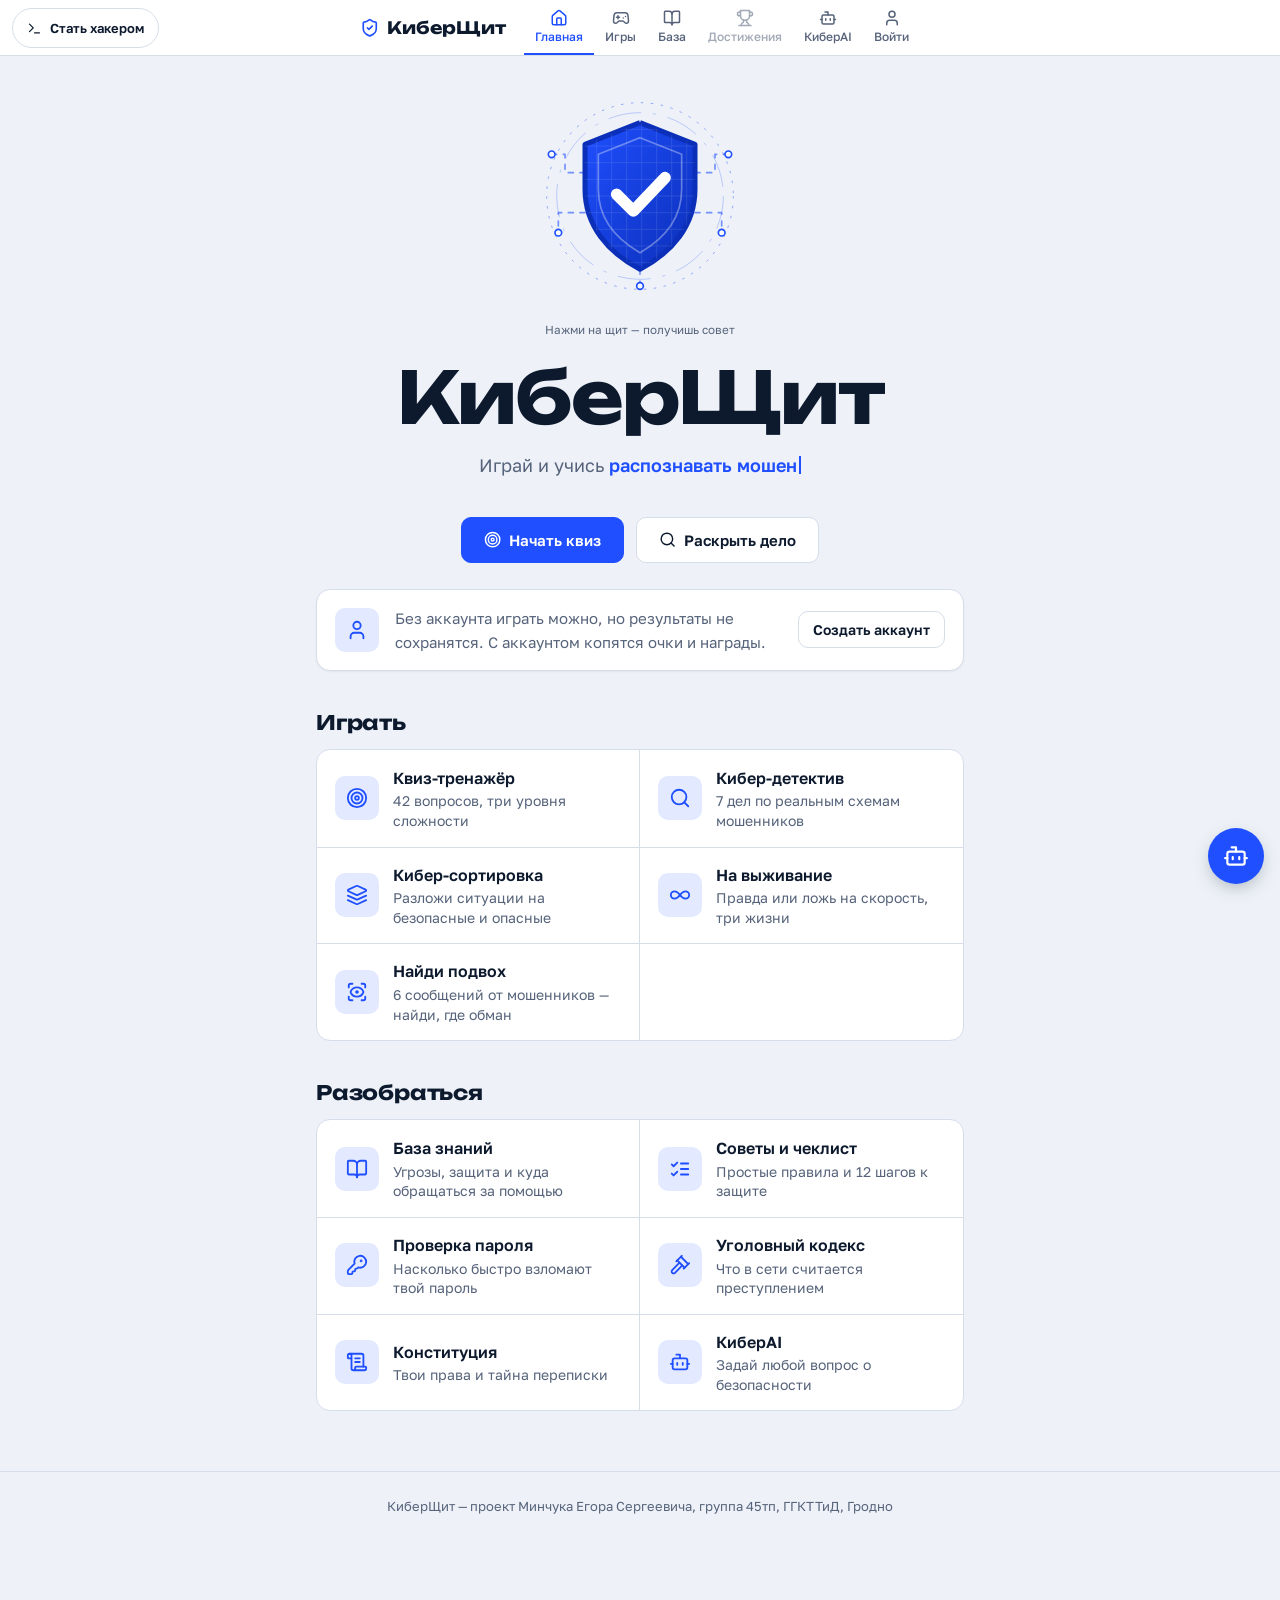
==== commit 10ef2668: "Найди подвох, проверка пароля, сверка законов Co-Authored-By: Claude Opus 5.5 <noreply@anthropic.com" ====
--- a/index.html
+++ b/index.html
@@ -20,14 +20,14 @@
   <a href="#/" class="logo"><span class="logo-tile"><i data-lucide="shield-check"></i></span><span>КиберЩит</span></a>
   <nav>
     <a href="#/" data-r=""><i data-lucide="house"></i>Главная</a>
-    <div class="dd"><button data-r="quiz detective sort survival" aria-haspopup="true"><i data-lucide="gamepad-2"></i>Игры</button>
+    <div class="dd"><button data-r="quiz detective sort survival spot" aria-haspopup="true"><i data-lucide="gamepad-2"></i>Игры</button>
       <div class="dd-menu">
         <a href="#/quiz"><i data-lucide="target"></i>Квиз-тренажёр</a><a href="#/detective"><i data-lucide="search"></i>Кибер-детектив</a>
-        <a href="#/sort"><i data-lucide="layers"></i>Кибер-сортировка</a><a href="#/survival"><i data-lucide="infinity"></i>На выживание</a>
+        <a href="#/sort"><i data-lucide="layers"></i>Кибер-сортировка</a><a href="#/survival"><i data-lucide="infinity"></i>На выживание</a><a href="#/spot"><i data-lucide="scan-eye"></i>Найди подвох</a>
       </div></div>
-    <div class="dd"><button data-r="kb tips uk constitution" aria-haspopup="true"><i data-lucide="book-open"></i>База</button>
+    <div class="dd"><button data-r="kb tips password uk constitution" aria-haspopup="true"><i data-lucide="book-open"></i>База</button>
       <div class="dd-menu">
-        <a href="#/kb"><i data-lucide="book-open"></i>База знаний</a><a href="#/tips"><i data-lucide="lightbulb"></i>Советы</a>
+        <a href="#/kb"><i data-lucide="book-open"></i>База знаний</a><a href="#/tips"><i data-lucide="lightbulb"></i>Советы</a><a href="#/password"><i data-lucide="key-round"></i>Проверка пароля</a>
         <a href="#/uk"><i data-lucide="gavel"></i>Уголовный кодекс</a><a href="#/constitution"><i data-lucide="scroll-text"></i>Конституция</a>
       </div></div>
     <a href="#/achievements" data-r="achievements" id="navAch"><i data-lucide="trophy"></i>Достижения</a>
@@ -45,7 +45,7 @@
   <div class="w-panel" id="wPanel" hidden>
     <div class="w-head"><span class="ai-badge"><i data-lucide="bot"></i></span><div><b>Помощник</b><small>Подскажу, где что на сайте</small></div><button id="wClose" aria-label="Закрыть"><i data-lucide="x"></i></button></div>
     <div class="w-msgs" id="wMsgs"><div class="msg bot">Привет! Что хочешь найти? Можно нажать на кнопку или написать вопрос.</div></div>
-    <div class="w-chips"><button data-go="quiz">Квиз</button><button data-go="detective">Детектив</button><button data-go="kb">База знаний</button><button data-go="tips">Чеклист</button></div>
+    <div class="w-chips"><button data-go="quiz">Квиз</button><button data-go="detective">Детектив</button><button data-go="kb">База знаний</button><button data-go="password">Пароль</button><button data-go="spot">Найди подвох</button></div>
     <form id="wForm"><input id="wInput" placeholder="Например: где проверить пароль?" maxlength="300" autocomplete="off"><button aria-label="Отправить"><i data-lucide="send"></i></button></form>
     <a href="#/ai" class="w-full">Открыть консультанта КиберAI <i data-lucide="arrow-right"></i></a>
   </div>
--- a/style.css
+++ b/style.css
@@ -21,8 +21,8 @@
 /* режим хакера: строки развёртки поверх всего */
 :root[data-theme=dark] body::after{content:'';position:fixed;inset:0;z-index:70;pointer-events:none;
   background:repeating-linear-gradient(to bottom,transparent 0 2px,rgba(0,0,0,.18) 2px 3px)}
-#rain{position:fixed;inset:0;z-index:0;pointer-events:none;opacity:.22;display:none}
-:root[data-theme=dark] #rain{display:block}
+#rain{position:fixed;inset:0;z-index:0;pointer-events:none;opacity:.2}
+:root[data-theme=dark] #rain{opacity:.42}
 #confetti{position:fixed;inset:0;z-index:60;pointer-events:none}
 a{color:inherit}
 button,input,textarea{font:inherit;color:inherit}
@@ -291,6 +291,8 @@
 .dbar{height:5px;background:var(--card2);border-radius:9px;margin-top:6px;overflow:hidden}
 .dbar div{height:100%;border-radius:9px;background:linear-gradient(90deg,var(--warn),var(--bad))}
 .art{display:flex;gap:16px}
+.art>div{min-width:0}
+h2,h3{hyphens:auto;overflow-wrap:break-word}
 .art .num{flex:none;font:700 15px var(--mono);color:var(--accent);background:var(--accent-soft);border-radius:var(--r-sm);padding:8px 10px;height:fit-content}
 .punish{margin-top:8px;font-size:14px;color:var(--muted);display:flex;gap:6px}
 .check{display:flex;gap:14px;align-items:center;padding:14px 10px;border-bottom:1px solid var(--line);cursor:pointer;border-radius:var(--r-sm);transition:background .15s}
@@ -390,6 +392,38 @@
 .toast.out{transition:.25s;opacity:0;transform:translateX(24px)}
 @keyframes toast{from{opacity:0;transform:translateX(24px)}}
 
+/* ---------- найди подвох ---------- */
+.spot{max-width:560px;margin:0 auto}
+.spot-msg{margin-bottom:14px}
+.spot-head{display:flex;gap:12px;align-items:center;padding-bottom:12px;margin-bottom:12px;border-bottom:1px solid var(--line)}
+.spot-head small{display:block;color:var(--muted);font-size:13px}
+.spot-text{font-size:18px;line-height:1.9;margin:0}
+.sp{cursor:pointer;border-radius:4px;padding:2px 1px;-webkit-box-decoration-break:clone;box-decoration-break:clone;transition:background .15s,color .15s}
+.sp:hover{background:var(--card2)}
+.sp.hit{background:var(--bad-soft);color:var(--bad);text-decoration:underline wavy;text-underline-offset:5px}
+.sp.miss{color:var(--muted);text-decoration:line-through;cursor:default}
+.sp.missed{background:var(--bad-soft);outline:2px dashed var(--bad);outline-offset:1px}
+.spot-note{margin-top:8px}
+.spot-note b{color:var(--bad)}
+
+/* ---------- проверка пароля ---------- */
+.pw-in{display:flex;gap:8px}
+.pw-in .in{font:500 17px var(--mono)}
+.pw-in .btn{flex:none}
+.pw-meter{display:grid;grid-template-columns:repeat(4,1fr);gap:6px;margin:16px 0 10px}
+.pw-meter i{height:8px;border-radius:9px;background:var(--card2);transition:background .25s}
+.pw-meter[data-s="1"] i:nth-child(1){background:var(--bad)}
+.pw-meter[data-s="2"] i:nth-child(-n+2){background:var(--warn)}
+.pw-meter[data-s="3"] i:nth-child(-n+3){background:var(--accent)}
+.pw-meter[data-s="4"] i{background:var(--ok)}
+.pw-verdict{display:flex;justify-content:space-between;gap:12px;flex-wrap:wrap}
+.pw-verdict span{color:var(--muted)}
+.pw-tests{list-style:none;padding:0;margin:14px 0 0;display:grid;gap:6px}
+.pw-tests li{display:flex;gap:8px;align-items:center;color:var(--muted);transition:color .2s}
+.pw-tests li.ok{color:var(--ok)}
+.pw-gen{display:flex;gap:8px;flex-wrap:wrap;align-items:center}
+.pw-gen code{flex:1 1 100%;font:600 20px var(--mono);padding:14px 16px;border-radius:var(--r-sm);background:var(--card2);word-break:break-all;color:var(--accent)}
+
 /* кнопка режима: на узких экранах переезжает вниз влево, чтобы не мешать меню */
 @media (max-width:1060px){
   .theme-btn{top:auto;bottom:20px;left:16px;height:48px;box-shadow:0 6px 20px -6px rgba(13,26,46,.3)}
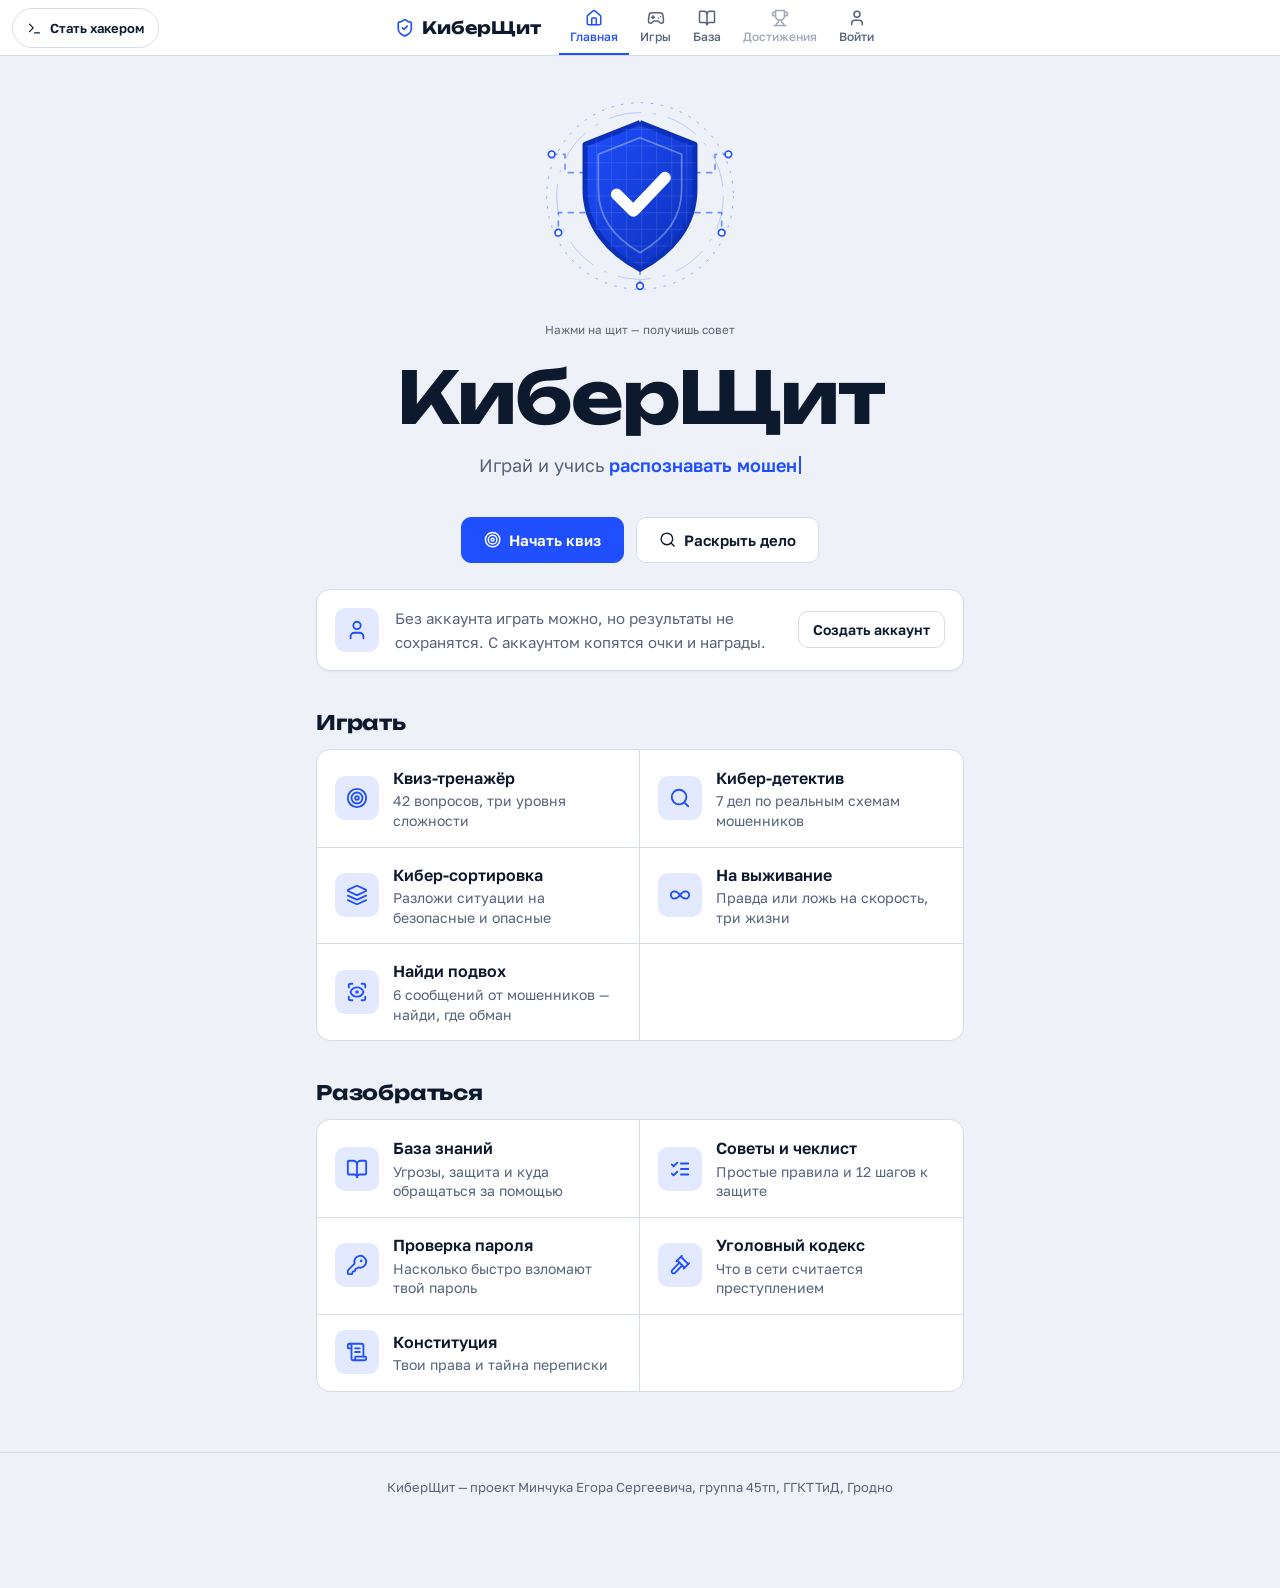
==== commit 222230b8: "Публикация: без КиберAI Co-Authored-By: Claude Opus 5.5 <noreply@anthropic.com>" ====
--- a/index.html
+++ b/index.html
@@ -31,7 +31,6 @@
         <a href="#/uk"><i data-lucide="gavel"></i>Уголовный кодекс</a><a href="#/constitution"><i data-lucide="scroll-text"></i>Конституция</a>
       </div></div>
     <a href="#/achievements" data-r="achievements" id="navAch"><i data-lucide="trophy"></i>Достижения</a>
-    <a href="#/ai" data-r="ai"><i data-lucide="bot"></i>КиберAI</a>
     <a href="#/profile" data-r="profile" id="navProfile"><i data-lucide="user"></i><span>Войти</span></a>
   </nav>
 </header>
@@ -41,17 +40,6 @@
 <div id="toasts" aria-live="polite"></div>
 <canvas id="confetti" aria-hidden="true"></canvas>
 
-<div class="widget">
-  <div class="w-panel" id="wPanel" hidden>
-    <div class="w-head"><span class="ai-badge"><i data-lucide="bot"></i></span><div><b>Помощник</b><small>Подскажу, где что на сайте</small></div><button id="wClose" aria-label="Закрыть"><i data-lucide="x"></i></button></div>
-    <div class="w-msgs" id="wMsgs"><div class="msg bot">Привет! Что хочешь найти? Можно нажать на кнопку или написать вопрос.</div></div>
-    <div class="w-chips"><button data-go="quiz">Квиз</button><button data-go="detective">Детектив</button><button data-go="kb">База знаний</button><button data-go="password">Пароль</button><button data-go="spot">Найди подвох</button></div>
-    <form id="wForm"><input id="wInput" placeholder="Например: где проверить пароль?" maxlength="300" autocomplete="off"><button aria-label="Отправить"><i data-lucide="send"></i></button></form>
-    <a href="#/ai" class="w-full">Открыть консультанта КиберAI <i data-lucide="arrow-right"></i></a>
-  </div>
-  <button class="w-btn" id="wBtn" aria-label="Помощник по сайту"><i data-lucide="bot"></i></button>
-</div>
-
 <script src="vendor/lucide.min.js"></script>
 <script src="data.js"></script>
 <script src="app.js"></script>
--- a/style.css
+++ b/style.css
@@ -74,7 +74,6 @@
 .hero h1{font-size:clamp(24px,6.5vw,52px);hyphens:auto;overflow-wrap:break-word}
 .hero p{color:var(--muted);max-width:440px;margin:12px auto}
 .label{display:flex;align-items:center;gap:8px;font:700 20px/1.2 var(--head);margin:40px 0 14px}
-.topics .label{font-size:15px}
 :root[data-theme=dark] .label::before{content:'> ';color:var(--accent)}
 .card{background:var(--card);border:1px solid var(--line);border-radius:var(--r);padding:26px;box-shadow:var(--shadow)}
 .card+.card{margin-top:14px}
@@ -321,34 +320,9 @@
 .lockwall .ico{width:72px;height:72px;border-radius:22px;margin-bottom:16px}
 .lockwall .ico svg{width:34px;height:34px}
 
-/* ---------- чат ---------- */
-.chat-wrap{display:grid;grid-template-columns:220px 1fr;gap:16px}
-.topics{display:grid;gap:8px;align-content:start}
-.topics button{display:flex;gap:8px;align-items:center;text-align:left;padding:10px 12px;border-radius:var(--r-sm);border:1px solid var(--line);background:var(--card2);font-size:14px;transition:border-color .15s}
-.topics button svg{color:var(--accent)}
-.topics button:hover{border-color:var(--accent)}
-.chat{display:flex;flex-direction:column;padding:0;overflow:hidden;height:580px}
-.chat-head{display:flex;gap:12px;align-items:center;padding:16px 20px;border-bottom:1px solid var(--line)}
-.chat-head small{display:flex;align-items:center;gap:6px;font-size:13px;color:var(--muted)}
-.chat-head small i{width:7px;height:7px;border-radius:50%;background:var(--ok);flex:none}
-.chat-head .btn{margin-left:auto;flex:none}
-.chat-head>div{min-width:0}
-.ai-badge{display:grid;place-items:center;width:36px;height:36px;border-radius:50%;background:var(--accent);color:var(--on-accent);flex:none}
-.msgs{flex:1;overflow:auto;padding:20px;display:flex;flex-direction:column;gap:12px}
-.msg{max-width:85%;padding:12px 16px;border-radius:var(--r);font-size:15px;white-space:pre-wrap;word-wrap:break-word;animation:msg .25s ease-out both}
 @keyframes msg{from{opacity:0;transform:translateY(8px)}}
-.msg.bot{background:var(--card2);border:1px solid var(--line);align-self:flex-start;border-bottom-left-radius:4px}
-.msg.me{background:var(--accent);color:var(--on-accent);align-self:flex-end;border-bottom-right-radius:4px}
-.go-btn{display:inline-flex;align-items:center;gap:6px;margin-top:8px;padding:6px 14px;border-radius:99px;background:var(--accent);color:var(--on-accent);text-decoration:none;font-size:13px;font-weight:600;white-space:nowrap}
-.typing{display:inline-flex;gap:4px}
-.typing i{width:7px;height:7px;border-radius:50%;background:var(--muted);animation:bounce 1s infinite}
-.typing i:nth-child(2){animation-delay:.15s}.typing i:nth-child(3){animation-delay:.3s}
-@keyframes bounce{50%{transform:translateY(-5px)}}
-.chat form{display:flex;gap:10px;padding:14px 20px;border-top:1px solid var(--line)}
 input.in,textarea.in{width:100%;padding:12px 14px;border-radius:var(--r-sm);border:1px solid var(--line);background:var(--card2);outline:none;transition:border-color .15s,box-shadow .15s}
 input.in:focus,textarea.in:focus{border-color:var(--accent);box-shadow:0 0 0 3px var(--accent-soft)}
-.send{flex:none;display:grid;place-items:center;width:46px;border-radius:var(--r-sm);border:0;background:var(--accent);color:var(--on-accent)}
-.send:hover{background:var(--accent-deep)}
 
 /* ---------- профиль ---------- */
 .prof{display:grid;grid-template-columns:220px 1fr;gap:20px;align-items:start}
@@ -365,27 +339,7 @@
 .note svg{color:var(--accent);margin-top:3px}
 .err{color:var(--bad);font-size:14px;min-height:20px;margin-bottom:6px}
 
-/* ---------- виджет и уведомления ---------- */
-.widget{position:fixed;right:16px;bottom:16px;z-index:40}
-.w-btn{display:grid;place-items:center;width:56px;height:56px;border-radius:50%;border:0;color:var(--on-accent);background:var(--accent);box-shadow:0 6px 20px -6px rgba(13,26,46,.4);position:relative;transition:transform .15s}
-:root[data-theme=dark] .w-btn{border-radius:var(--r);box-shadow:0 0 18px rgba(57,255,106,.35)}
-.w-btn svg{width:26px;height:26px}
-.w-btn:hover{transform:scale(1.06)}
-.w-panel{position:absolute;right:0;bottom:68px;width:320px;max-width:calc(100vw - 32px);background:var(--card);border:1px solid var(--line);border-radius:var(--r);box-shadow:0 16px 48px rgba(13,26,46,.2);overflow:hidden;transform-origin:bottom right;animation:wopen .2s ease-out}
-@keyframes wopen{from{opacity:0;transform:scale(.92) translateY(8px)}}
-.w-head{display:flex;gap:10px;align-items:center;padding:14px 16px;background:var(--card2)}
-.w-head small{display:block;color:var(--muted);font-size:12px}
-.w-head button{margin-left:auto;border:0;background:none;display:grid;width:32px;height:32px;place-items:center}
-.w-msgs{max-height:260px;overflow:auto;padding:14px;display:flex;flex-direction:column;gap:8px}
-.w-msgs .msg{font-size:14px}
-.w-chips{display:flex;flex-wrap:wrap;gap:6px;padding:10px 14px;border-top:1px solid var(--line)}
-.w-chips button{padding:6px 12px;border-radius:99px;border:1px solid var(--line);background:var(--accent-soft);color:var(--accent);font-size:13px}
-.w-chips button:hover{border-color:var(--accent)}
-#wForm{display:flex;gap:8px;padding:10px 14px;border-top:1px solid var(--line)}
-#wForm input{flex:1;padding:10px 12px;border-radius:var(--r-sm);border:1px solid var(--line);background:var(--card);outline:none}
-#wForm input:focus{border-color:var(--accent)}
-#wForm button{border:0;border-radius:var(--r-sm);width:40px;display:grid;place-items:center;background:var(--accent);color:var(--on-accent)}
-.w-full{display:flex;justify-content:center;align-items:center;gap:6px;padding:12px;border-top:1px solid var(--line);font-size:14px;color:var(--accent);text-decoration:none}
+/* ---------- уведомления ---------- */
 #toasts{position:fixed;top:66px;right:16px;z-index:50;display:grid;gap:8px}
 .toast{display:flex;align-items:center;gap:10px;background:var(--card);border:1px solid var(--line);border-left:3px solid var(--accent);border-radius:var(--r-sm);padding:12px 16px;font-size:14px;font-weight:600;box-shadow:0 10px 30px rgba(13,26,46,.14);animation:toast .3s ease-out}
 .toast svg{color:var(--accent)}
@@ -435,13 +389,8 @@
   .nav nav>a,.dd>button{padding:0 6px;font-size:11px}
   .logo{display:none}
   .dd-menu{position:fixed;top:56px;left:16px;right:16px}
-  .chat-wrap,.prof{grid-template-columns:1fr}
-  .topics{display:flex;overflow-x:auto}
-  .topics .label{display:none}
-  .topics button{flex:none;white-space:nowrap}
-  .chat{height:70vh}
+  .prof{grid-template-columns:1fr}
   .card{padding:18px}
-  .card.chat{padding:0}
   .menu{grid-template-columns:1fr}
   .menu a:nth-child(odd){border-right:0}
   .guest{flex-direction:column;text-align:center}
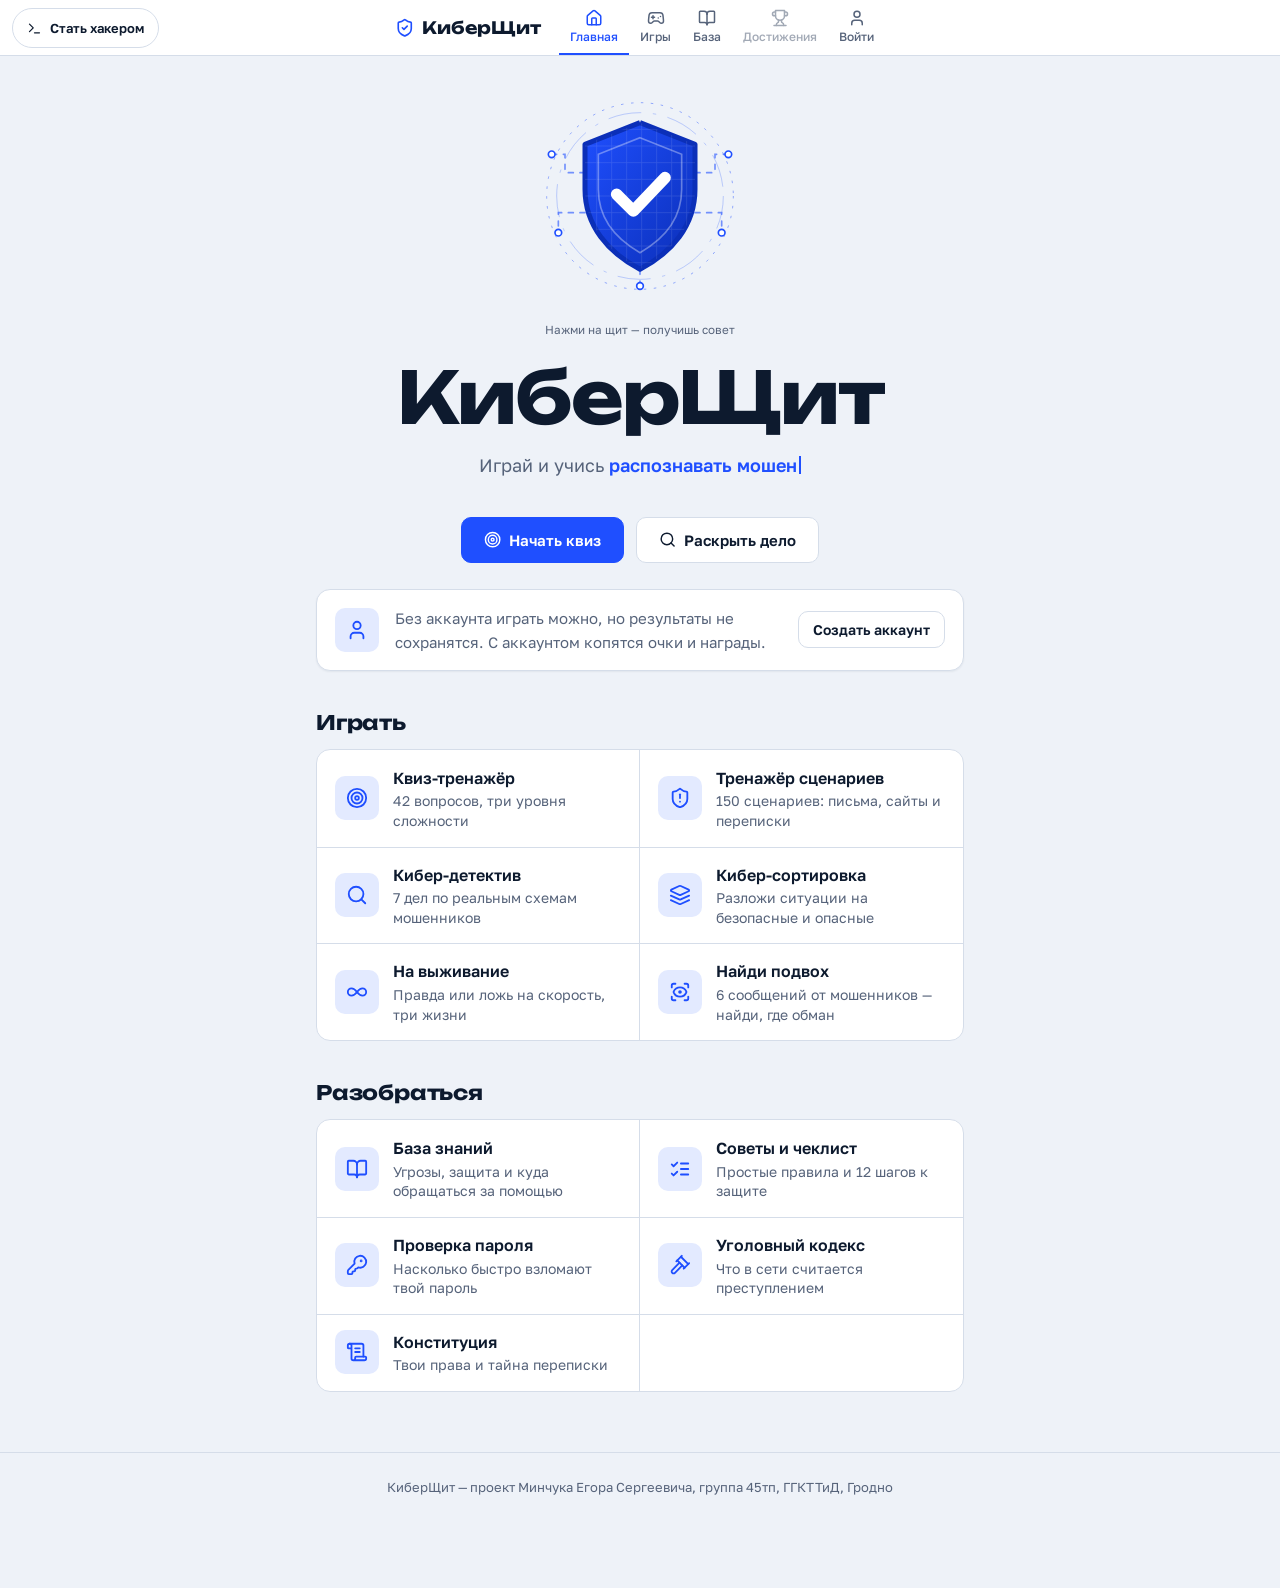
==== commit 1843ab2d: "иишки не куриные Co-Authored-By: Claude Opus 5.5 <noreply@anthropic.com>" ====
--- a/index.html
+++ b/index.html
@@ -9,8 +9,8 @@
 <link rel="preconnect" href="https://fonts.googleapis.com">
 <link rel="preconnect" href="https://fonts.gstatic.com" crossorigin>
 <link rel="stylesheet" href="https://fonts.googleapis.com/css2?family=Golos+Text:wght@400;500;600;700&family=IBM+Plex+Mono:wght@400;500;600;700&family=Unbounded:wght@500;700&display=swap">
-<link rel="stylesheet" href="style.css">
-<script src="theme.js"></script>
+<link rel="stylesheet" href="style.css?v=3">
+<script src="theme.js?v=3"></script>
 </head>
 <body>
 <canvas id="rain" aria-hidden="true"></canvas>
@@ -20,9 +20,9 @@
   <a href="#/" class="logo"><span class="logo-tile"><i data-lucide="shield-check"></i></span><span>КиберЩит</span></a>
   <nav>
     <a href="#/" data-r=""><i data-lucide="house"></i>Главная</a>
-    <div class="dd"><button data-r="quiz detective sort survival spot" aria-haspopup="true"><i data-lucide="gamepad-2"></i>Игры</button>
+    <div class="dd"><button data-r="quiz trainer detective sort survival spot" aria-haspopup="true"><i data-lucide="gamepad-2"></i>Игры</button>
       <div class="dd-menu">
-        <a href="#/quiz"><i data-lucide="target"></i>Квиз-тренажёр</a><a href="#/detective"><i data-lucide="search"></i>Кибер-детектив</a>
+        <a href="#/quiz"><i data-lucide="target"></i>Квиз-тренажёр</a><a href="#/trainer"><i data-lucide="shield-alert"></i>Тренажёр сценариев</a><a href="#/detective"><i data-lucide="search"></i>Кибер-детектив</a>
         <a href="#/sort"><i data-lucide="layers"></i>Кибер-сортировка</a><a href="#/survival"><i data-lucide="infinity"></i>На выживание</a><a href="#/spot"><i data-lucide="scan-eye"></i>Найди подвох</a>
       </div></div>
     <div class="dd"><button data-r="kb tips password uk constitution" aria-haspopup="true"><i data-lucide="book-open"></i>База</button>
@@ -41,7 +41,7 @@
 <canvas id="confetti" aria-hidden="true"></canvas>
 
 <script src="vendor/lucide.min.js"></script>
-<script src="data.js"></script>
-<script src="app.js"></script>
+<script src="data.js?v=3"></script>
+<script src="app.js?v=3"></script>
 </body>
 </html>
--- a/style.css
+++ b/style.css
@@ -346,6 +346,24 @@
 .toast.out{transition:.25s;opacity:0;transform:translateX(24px)}
 @keyframes toast{from{opacity:0;transform:translateX(24px)}}
 
+/* ---------- тренажёр сценариев: симуляции браузера, почты и мессенджера ---------- */
+.sim{border:1px solid var(--line);border-radius:var(--r-sm);background:var(--card2);overflow:hidden;margin-bottom:20px;font-size:15px}
+.sim-bar{display:flex;align-items:center;gap:6px;padding:8px 12px;border-bottom:1px solid var(--line);background:var(--card)}
+.sim-bar>i{width:10px;height:10px;border-radius:50%;background:var(--line);flex:none}
+.sim-bar>span{flex:1;min-width:0;margin-left:6px;font:500 13px var(--mono);color:var(--muted);overflow-wrap:anywhere}
+.sim mark{background:var(--bad-soft);color:var(--bad);border-radius:3px;padding:0 2px}
+.sim-body{padding:14px 16px}
+.sim-mail{display:grid;gap:4px;padding-bottom:10px;margin-bottom:10px;border-bottom:1px solid var(--line);overflow-wrap:anywhere}
+.sim-mail span{color:var(--muted);margin-right:8px;font:600 12px var(--mono);text-transform:uppercase}
+.sim.chat,.msg-thread{display:flex;flex-direction:column;gap:8px}
+.sim.chat{padding:14px}
+.msg-bubble{max-width:85%;padding:10px 14px;border-radius:14px;background:var(--card);border:1px solid var(--line);overflow-wrap:anywhere}
+.msg-bubble.them{align-self:flex-start;border-bottom-left-radius:4px}
+.msg-bubble.me{align-self:flex-end;border-bottom-right-radius:4px;background:var(--accent-soft)}
+.msg-sender{font:600 12px var(--mono);color:var(--accent);margin-bottom:2px}
+.msg-link{color:var(--bad);text-decoration:underline;overflow-wrap:anywhere}
+.msg-note{font-size:13px;color:var(--muted)}
+
 /* ---------- найди подвох ---------- */
 .spot{max-width:560px;margin:0 auto}
 .spot-msg{margin-bottom:14px}
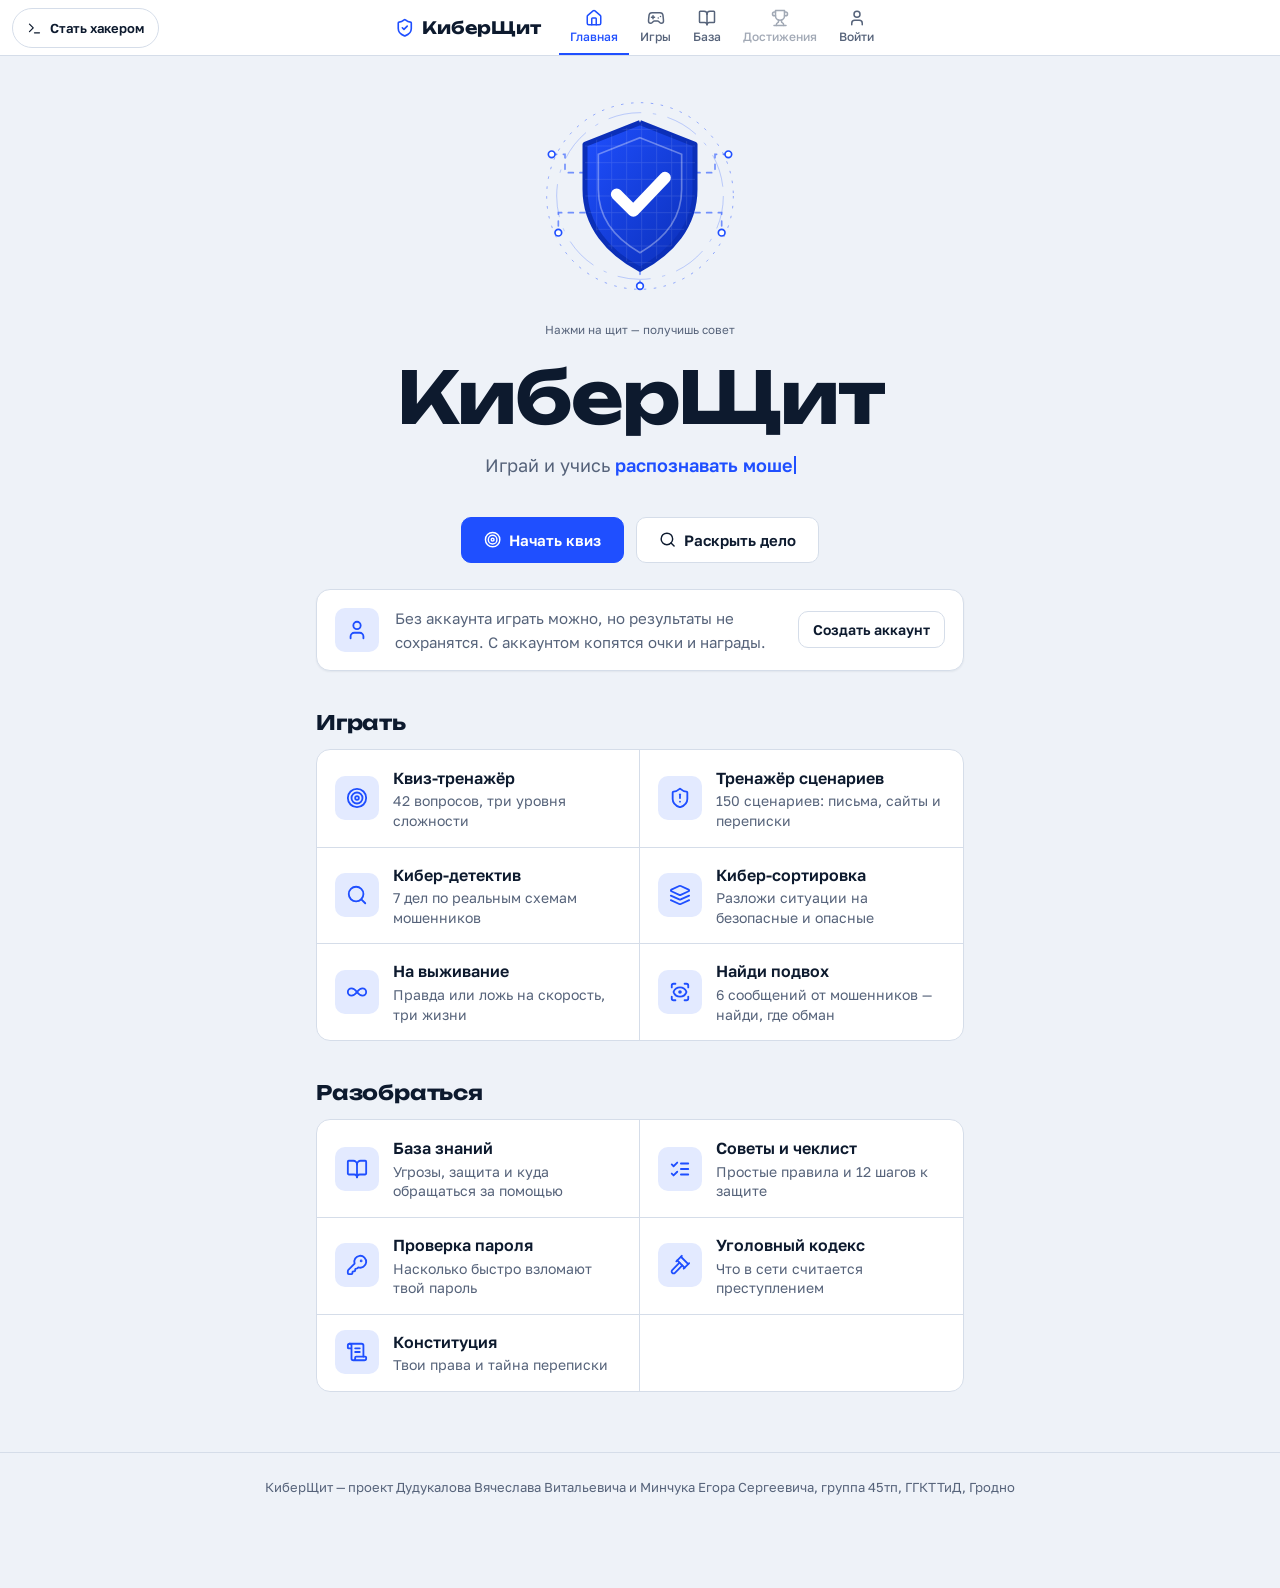
==== commit 3cde6f19: "Публикация: второй автор в подвале Co-Authored-By: Claude Opus 5.5 <noreply@anthropic.com>" ====
--- a/index.html
+++ b/index.html
@@ -36,7 +36,7 @@
 </header>
 
 <main id="app"></main>
-<footer class="foot">КиберЩит — проект Минчука Егора Сергеевича, группа 45тп, ГГКТТиД, Гродно</footer>
+<footer class="foot">КиберЩит — проект Дудукалова Вячеслава Витальевича и Минчука Егора Сергеевича, группа 45тп, ГГКТТиД, Гродно</footer>
 <div id="toasts" aria-live="polite"></div>
 <canvas id="confetti" aria-hidden="true"></canvas>
 
